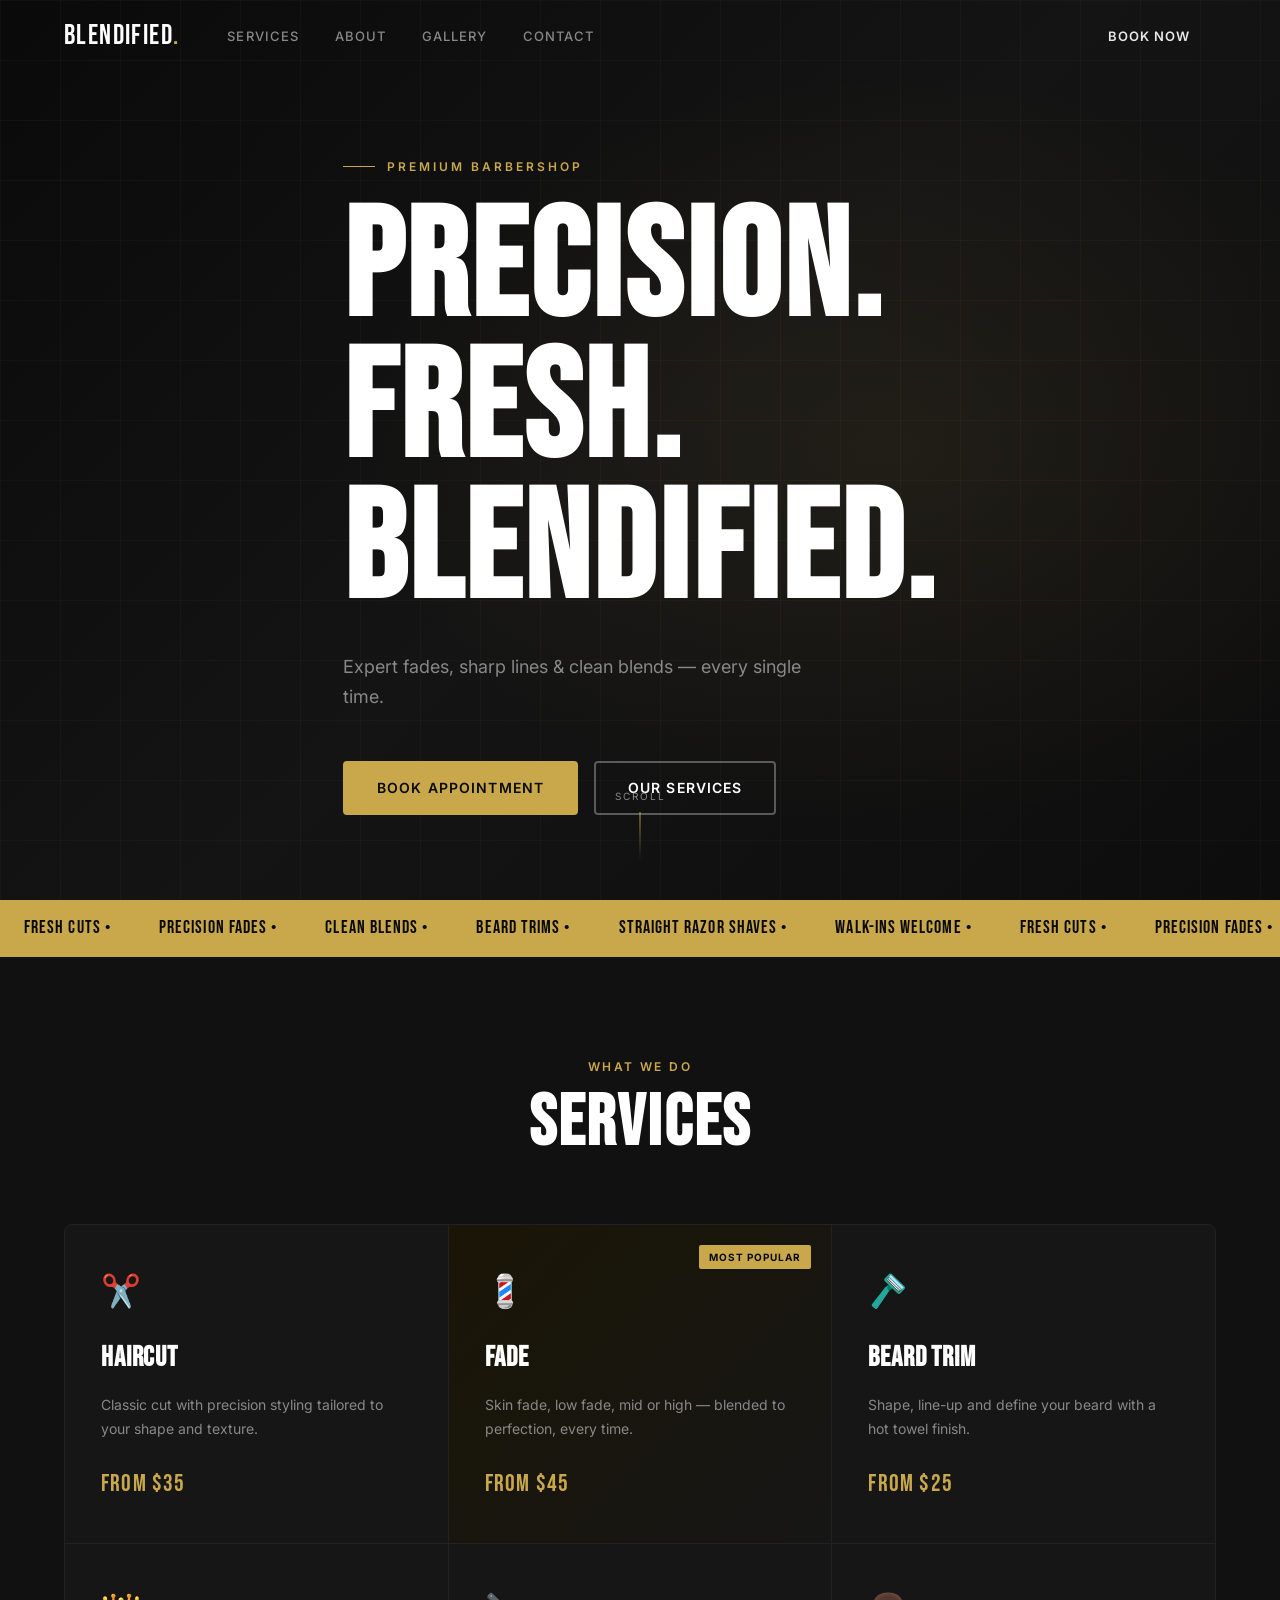
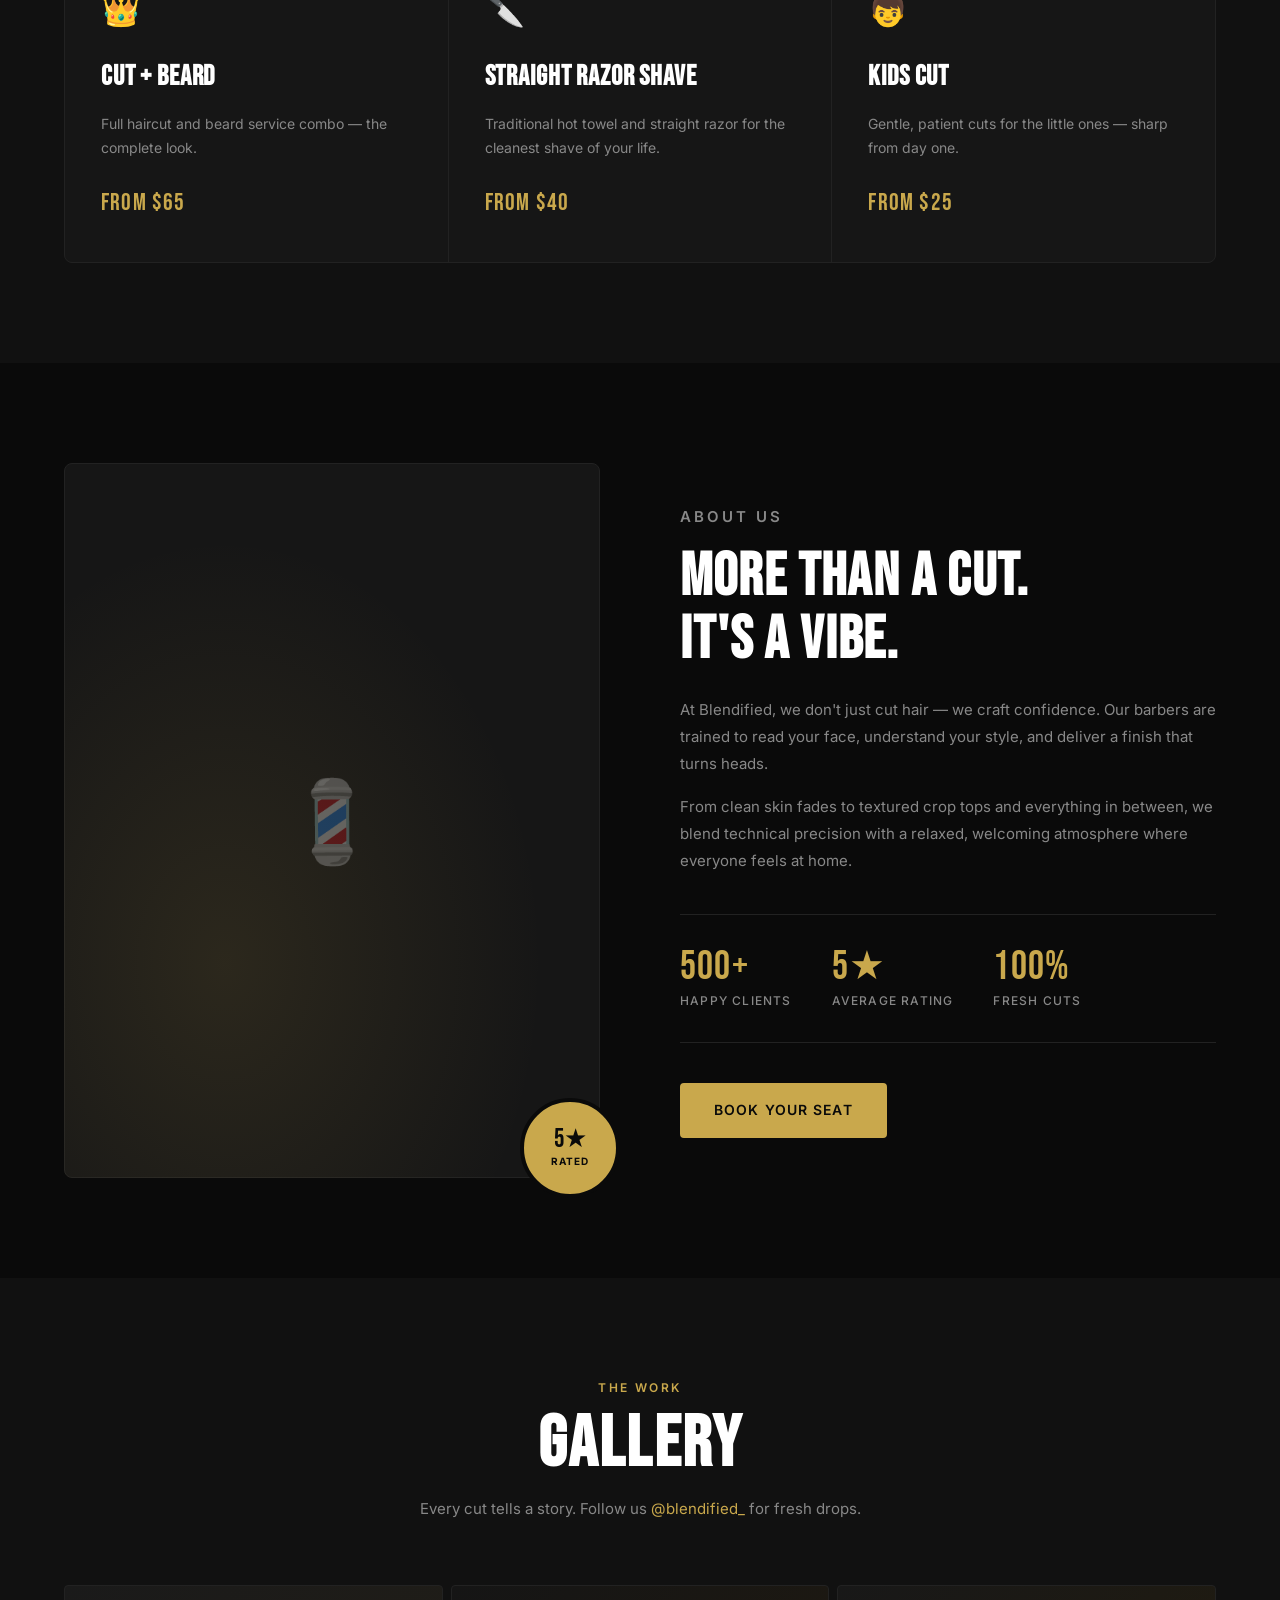
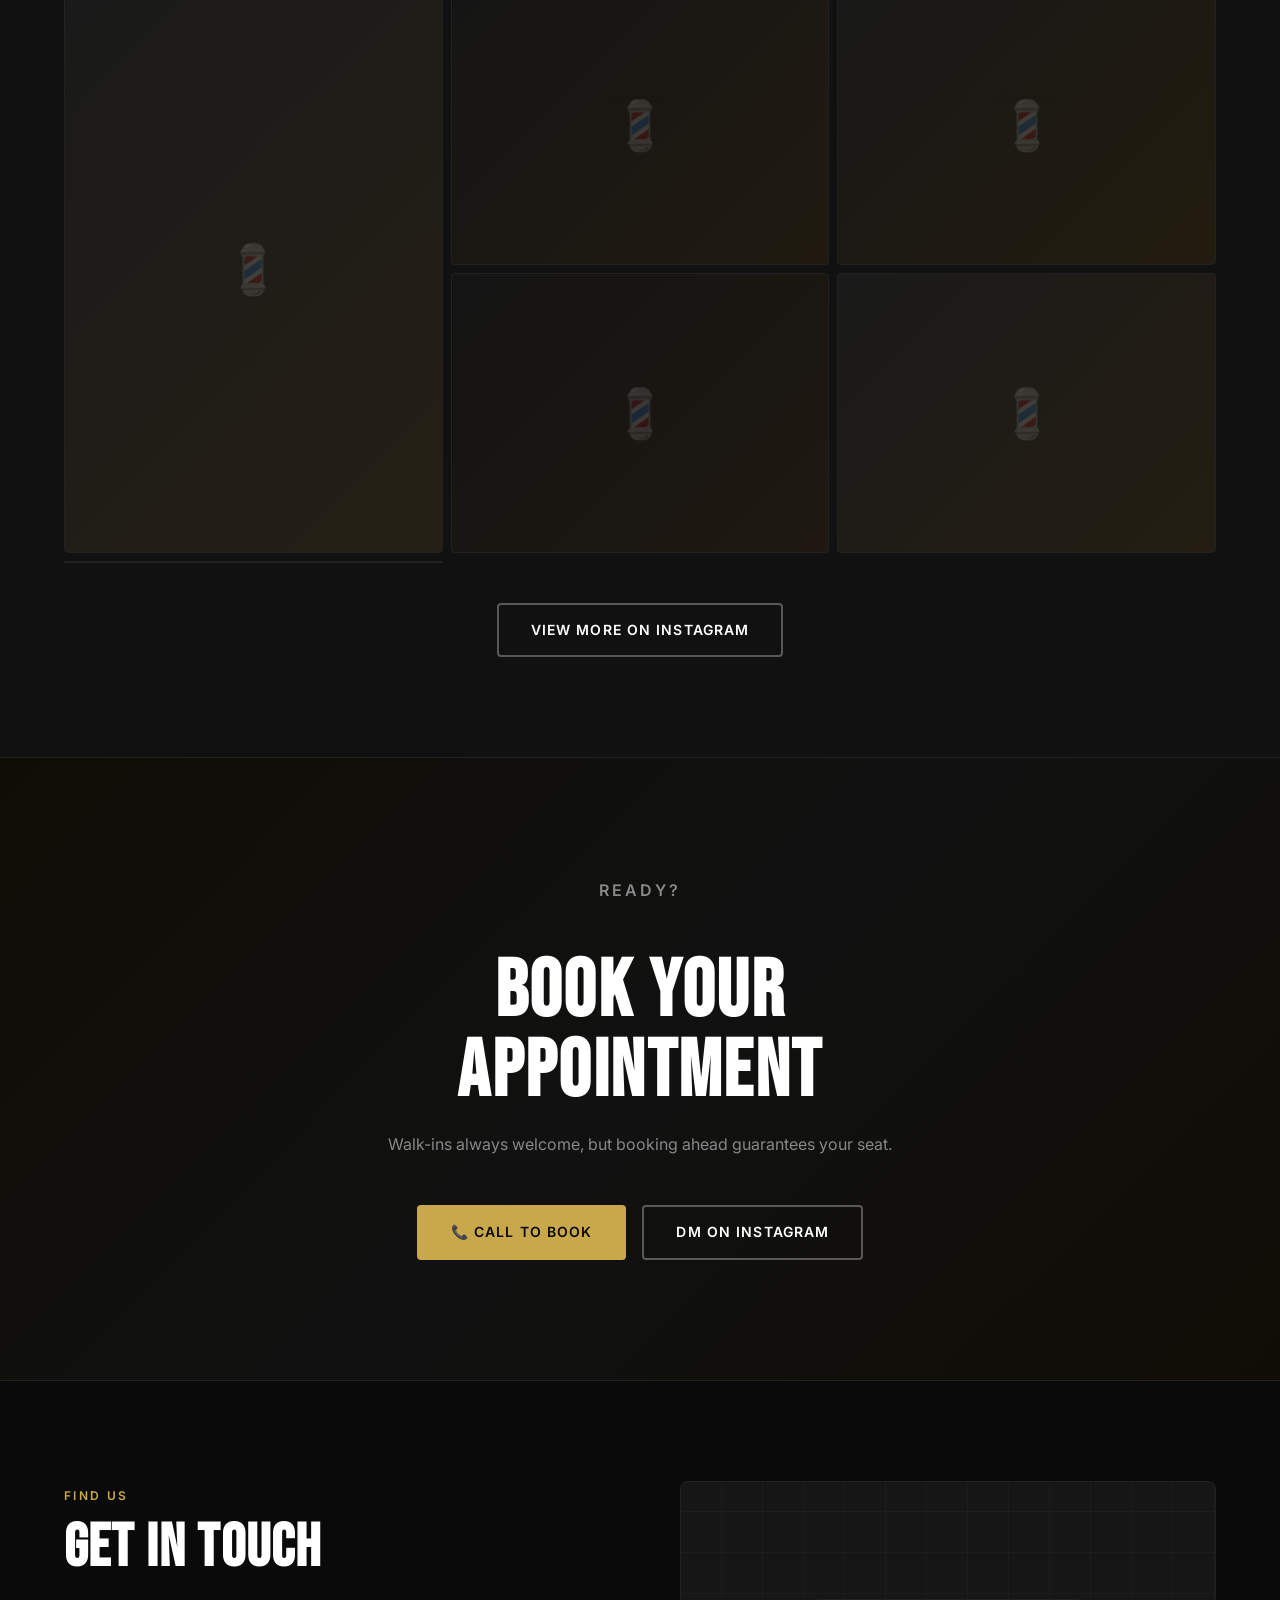
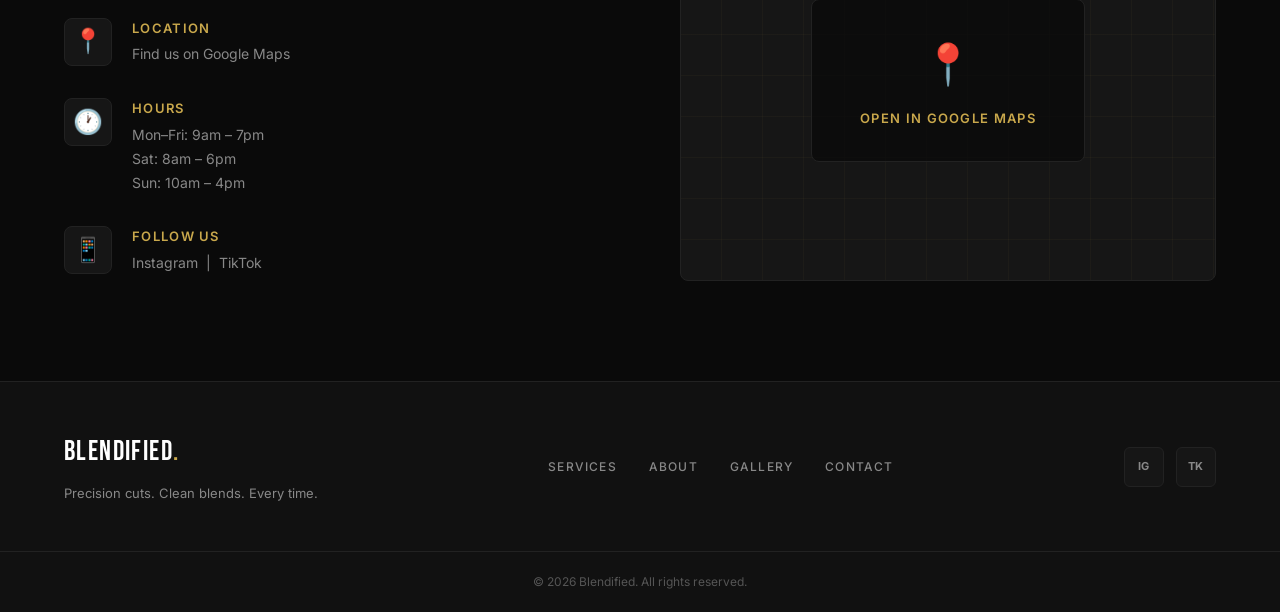
==== index.html @ d09dc147 "Initial commit: Blendified barbershop website" ====
<!DOCTYPE html>
<html lang="en">
<head>
  <meta charset="UTF-8" />
  <meta name="viewport" content="width=device-width, initial-scale=1.0" />
  <title>Blendified | Premium Barbershop</title>
  <meta name="description" content="Blendified — precision fades, fresh cuts, clean blends. Walk in or book your appointment." />
  <link rel="preconnect" href="https://fonts.googleapis.com" />
  <link rel="preconnect" href="https://fonts.gstatic.com" crossorigin />
  <link href="https://fonts.googleapis.com/css2?family=Bebas+Neue&family=Inter:wght@300;400;500;600&display=swap" rel="stylesheet" />
  <link rel="stylesheet" href="style.css" />
</head>
<body>

  <!-- NAV -->
  <nav id="navbar">
    <div class="nav-inner">
      <a href="#" class="logo">BLENDIFIED<span>.</span></a>
      <ul class="nav-links">
        <li><a href="#services">Services</a></li>
        <li><a href="#about">About</a></li>
        <li><a href="#gallery">Gallery</a></li>
        <li><a href="#contact">Contact</a></li>
      </ul>
      <a href="#book" class="btn btn-nav">Book Now</a>
      <button class="hamburger" id="hamburger" aria-label="Menu">
        <span></span><span></span><span></span>
      </button>
    </div>
    <div class="mobile-menu" id="mobileMenu">
      <a href="#services">Services</a>
      <a href="#about">About</a>
      <a href="#gallery">Gallery</a>
      <a href="#contact">Contact</a>
      <a href="#book" class="btn">Book Now</a>
    </div>
  </nav>

  <!-- HERO -->
  <section id="hero">
    <div class="hero-bg"></div>
    <div class="hero-content">
      <p class="hero-tag">Premium Barbershop</p>
      <h1 class="hero-title">PRECISION.<br/>FRESH.<br/>BLENDIFIED.</h1>
      <p class="hero-sub">Expert fades, sharp lines & clean blends — every single time.</p>
      <div class="hero-actions">
        <a href="#book" class="btn btn-gold">Book Appointment</a>
        <a href="#services" class="btn btn-outline">Our Services</a>
      </div>
    </div>
    <div class="hero-scroll">
      <span>Scroll</span>
      <div class="scroll-line"></div>
    </div>
  </section>

  <!-- TICKER -->
  <div class="ticker">
    <div class="ticker-inner">
      <span>FRESH CUTS &bull;</span>
      <span>PRECISION FADES &bull;</span>
      <span>CLEAN BLENDS &bull;</span>
      <span>BEARD TRIMS &bull;</span>
      <span>STRAIGHT RAZOR SHAVES &bull;</span>
      <span>WALK-INS WELCOME &bull;</span>
      <span>FRESH CUTS &bull;</span>
      <span>PRECISION FADES &bull;</span>
      <span>CLEAN BLENDS &bull;</span>
      <span>BEARD TRIMS &bull;</span>
      <span>STRAIGHT RAZOR SHAVES &bull;</span>
      <span>WALK-INS WELCOME &bull;</span>
    </div>
  </div>

  <!-- SERVICES -->
  <section id="services">
    <div class="container">
      <div class="section-header">
        <p class="section-tag">What We Do</p>
        <h2>Services</h2>
      </div>
      <div class="services-grid">
        <div class="service-card">
          <div class="service-icon">✂️</div>
          <h3>Haircut</h3>
          <p>Classic cut with precision styling tailored to your shape and texture.</p>
          <div class="service-price">from $35</div>
        </div>
        <div class="service-card featured">
          <div class="service-badge">Most Popular</div>
          <div class="service-icon">💈</div>
          <h3>Fade</h3>
          <p>Skin fade, low fade, mid or high — blended to perfection, every time.</p>
          <div class="service-price">from $45</div>
        </div>
        <div class="service-card">
          <div class="service-icon">🪒</div>
          <h3>Beard Trim</h3>
          <p>Shape, line-up and define your beard with a hot towel finish.</p>
          <div class="service-price">from $25</div>
        </div>
        <div class="service-card">
          <div class="service-icon">👑</div>
          <h3>Cut + Beard</h3>
          <p>Full haircut and beard service combo — the complete look.</p>
          <div class="service-price">from $65</div>
        </div>
        <div class="service-card">
          <div class="service-icon">🔪</div>
          <h3>Straight Razor Shave</h3>
          <p>Traditional hot towel and straight razor for the cleanest shave of your life.</p>
          <div class="service-price">from $40</div>
        </div>
        <div class="service-card">
          <div class="service-icon">👦</div>
          <h3>Kids Cut</h3>
          <p>Gentle, patient cuts for the little ones — sharp from day one.</p>
          <div class="service-price">from $25</div>
        </div>
      </div>
    </div>
  </section>

  <!-- ABOUT -->
  <section id="about">
    <div class="container about-grid">
      <div class="about-visual">
        <div class="about-img-wrap">
          <div class="about-img-placeholder">
            <span class="big-icon">💈</span>
          </div>
          <div class="about-badge">
            <div class="badge-number">5★</div>
            <div class="badge-text">Rated</div>
          </div>
        </div>
      </div>
      <div class="about-copy">
        <p class="section-tag">About Us</p>
        <h2>More than a cut.<br/>It's a vibe.</h2>
        <p>At Blendified, we don't just cut hair — we craft confidence. Our barbers are trained to read your face, understand your style, and deliver a finish that turns heads.</p>
        <p>From clean skin fades to textured crop tops and everything in between, we blend technical precision with a relaxed, welcoming atmosphere where everyone feels at home.</p>
        <div class="about-stats">
          <div class="stat">
            <div class="stat-num">500+</div>
            <div class="stat-label">Happy Clients</div>
          </div>
          <div class="stat">
            <div class="stat-num">5★</div>
            <div class="stat-label">Average Rating</div>
          </div>
          <div class="stat">
            <div class="stat-num">100%</div>
            <div class="stat-label">Fresh Cuts</div>
          </div>
        </div>
        <a href="#book" class="btn btn-gold">Book Your Seat</a>
      </div>
    </div>
  </section>

  <!-- GALLERY -->
  <section id="gallery">
    <div class="container">
      <div class="section-header">
        <p class="section-tag">The Work</p>
        <h2>Gallery</h2>
        <p class="section-sub">Every cut tells a story. Follow us <a href="https://www.instagram.com/blendified_/" target="_blank" rel="noopener">@blendified_</a> for fresh drops.</p>
      </div>
      <div class="gallery-grid">
        <div class="gallery-item gi-1"><div class="gallery-overlay"><span>Skin Fade</span></div></div>
        <div class="gallery-item gi-2"><div class="gallery-overlay"><span>Crop + Fade</span></div></div>
        <div class="gallery-item gi-3"><div class="gallery-overlay"><span>Beard Shape</span></div></div>
        <div class="gallery-item gi-4"><div class="gallery-overlay"><span>Textured Top</span></div></div>
        <div class="gallery-item gi-5"><div class="gallery-overlay"><span>Low Fade</span></div></div>
        <div class="gallery-item gi-6"><div class="gallery-overlay"><span>Full Service</span></div></div>
      </div>
      <div class="gallery-cta">
        <a href="https://www.instagram.com/blendified_/" target="_blank" rel="noopener" class="btn btn-outline">
          View More on Instagram
        </a>
      </div>
    </div>
  </section>

  <!-- BOOK -->
  <section id="book">
    <div class="book-inner">
      <p class="section-tag">Ready?</p>
      <h2>Book Your Appointment</h2>
      <p>Walk-ins always welcome, but booking ahead guarantees your seat.</p>
      <div class="book-actions">
        <a href="tel:+61400000000" class="btn btn-gold">📞 Call to Book</a>
        <a href="https://www.instagram.com/blendified_/" target="_blank" rel="noopener" class="btn btn-outline">DM on Instagram</a>
      </div>
    </div>
  </section>

  <!-- CONTACT -->
  <section id="contact">
    <div class="container contact-grid">
      <div class="contact-info">
        <p class="section-tag">Find Us</p>
        <h2>Get In Touch</h2>
        <div class="contact-items">
          <div class="contact-item">
            <div class="ci-icon">📍</div>
            <div>
              <strong>Location</strong>
              <p>Find us on <a href="https://share.google/SON3h7LJuVdusBRKJ" target="_blank" rel="noopener">Google Maps</a></p>
            </div>
          </div>
          <div class="contact-item">
            <div class="ci-icon">🕐</div>
            <div>
              <strong>Hours</strong>
              <p>Mon–Fri: 9am – 7pm<br/>Sat: 8am – 6pm<br/>Sun: 10am – 4pm</p>
            </div>
          </div>
          <div class="contact-item">
            <div class="ci-icon">📱</div>
            <div>
              <strong>Follow Us</strong>
              <p>
                <a href="https://www.instagram.com/blendified_/" target="_blank" rel="noopener">Instagram</a> &nbsp;|&nbsp;
                <a href="https://www.tiktok.com/@blendified_" target="_blank" rel="noopener">TikTok</a>
              </p>
            </div>
          </div>
        </div>
      </div>
      <div class="contact-map">
        <div class="map-placeholder">
          <a href="https://share.google/SON3h7LJuVdusBRKJ" target="_blank" rel="noopener" class="map-link">
            <span class="map-pin">📍</span>
            <span>Open in Google Maps</span>
          </a>
        </div>
      </div>
    </div>
  </section>

  <!-- FOOTER -->
  <footer>
    <div class="container footer-inner">
      <div class="footer-brand">
        <a href="#" class="logo">BLENDIFIED<span>.</span></a>
        <p>Precision cuts. Clean blends. Every time.</p>
      </div>
      <div class="footer-links">
        <a href="#services">Services</a>
        <a href="#about">About</a>
        <a href="#gallery">Gallery</a>
        <a href="#contact">Contact</a>
      </div>
      <div class="footer-social">
        <a href="https://www.instagram.com/blendified_/" target="_blank" rel="noopener" aria-label="Instagram">IG</a>
        <a href="https://www.tiktok.com/@blendified_" target="_blank" rel="noopener" aria-label="TikTok">TK</a>
      </div>
    </div>
    <div class="footer-bottom">
      <p>&copy; 2026 Blendified. All rights reserved.</p>
    </div>
  </footer>

  <script src="script.js"></script>
</body>
</html>
---- style.css ----
/* ===== RESET & BASE ===== */
*, *::before, *::after { box-sizing: border-box; margin: 0; padding: 0; }

:root {
  --gold: #C9A84C;
  --gold-light: #E8C96A;
  --black: #0A0A0A;
  --dark: #111111;
  --card: #161616;
  --border: #222222;
  --text: #E8E8E8;
  --muted: #888888;
  --white: #FFFFFF;
  --font-display: 'Bebas Neue', sans-serif;
  --font-body: 'Inter', sans-serif;
}

html { scroll-behavior: smooth; }

body {
  background: var(--black);
  color: var(--text);
  font-family: var(--font-body);
  font-size: 16px;
  line-height: 1.6;
  overflow-x: hidden;
}

a { color: inherit; text-decoration: none; }

img { max-width: 100%; display: block; }

.container {
  max-width: 1200px;
  margin: 0 auto;
  padding: 0 24px;
}

section { padding: 100px 0; }

/* ===== BUTTONS ===== */
.btn {
  display: inline-flex;
  align-items: center;
  justify-content: center;
  padding: 14px 32px;
  border-radius: 4px;
  font-family: var(--font-body);
  font-weight: 600;
  font-size: 14px;
  letter-spacing: 0.08em;
  text-transform: uppercase;
  cursor: pointer;
  transition: all 0.25s ease;
  border: 2px solid transparent;
}

.btn-gold {
  background: var(--gold);
  color: var(--black);
  border-color: var(--gold);
}
.btn-gold:hover { background: var(--gold-light); border-color: var(--gold-light); }

.btn-outline {
  background: transparent;
  color: var(--white);
  border-color: rgba(255,255,255,0.3);
}
.btn-outline:hover { border-color: var(--gold); color: var(--gold); }

.btn-nav {
  padding: 10px 24px;
  font-size: 13px;
}

/* ===== SECTION HEADER ===== */
.section-tag {
  font-size: 12px;
  font-weight: 600;
  letter-spacing: 0.2em;
  text-transform: uppercase;
  color: var(--gold);
  margin-bottom: 12px;
}

.section-header {
  text-align: center;
  margin-bottom: 64px;
}

.section-header h2 {
  font-family: var(--font-display);
  font-size: clamp(48px, 6vw, 72px);
  letter-spacing: 0.03em;
  line-height: 1;
  color: var(--white);
}

.section-sub {
  margin-top: 16px;
  color: var(--muted);
  font-size: 15px;
}

.section-sub a { color: var(--gold); }
.section-sub a:hover { text-decoration: underline; }

/* ===== NAVBAR ===== */
#navbar {
  position: fixed;
  top: 0;
  left: 0;
  right: 0;
  z-index: 100;
  transition: background 0.3s ease, box-shadow 0.3s ease;
}

#navbar.scrolled {
  background: rgba(10,10,10,0.95);
  backdrop-filter: blur(12px);
  box-shadow: 0 1px 0 var(--border);
}

.nav-inner {
  max-width: 1200px;
  margin: 0 auto;
  padding: 0 24px;
  height: 72px;
  display: flex;
  align-items: center;
  gap: 48px;
}

.logo {
  font-family: var(--font-display);
  font-size: 28px;
  letter-spacing: 0.05em;
  color: var(--white);
  flex-shrink: 0;
}
.logo span { color: var(--gold); }

.nav-links {
  display: flex;
  gap: 36px;
  list-style: none;
  flex: 1;
}

.nav-links a {
  font-size: 13px;
  font-weight: 500;
  letter-spacing: 0.08em;
  text-transform: uppercase;
  color: var(--muted);
  transition: color 0.2s;
}
.nav-links a:hover { color: var(--white); }

.hamburger {
  display: none;
  flex-direction: column;
  gap: 5px;
  background: none;
  border: none;
  cursor: pointer;
  padding: 4px;
  margin-left: auto;
}
.hamburger span {
  display: block;
  width: 24px;
  height: 2px;
  background: var(--white);
  transition: transform 0.3s, opacity 0.3s;
}
.hamburger.open span:nth-child(1) { transform: translateY(7px) rotate(45deg); }
.hamburger.open span:nth-child(2) { opacity: 0; }
.hamburger.open span:nth-child(3) { transform: translateY(-7px) rotate(-45deg); }

.mobile-menu {
  display: none;
  flex-direction: column;
  gap: 0;
  background: var(--dark);
  border-top: 1px solid var(--border);
  padding: 16px 24px 24px;
}
.mobile-menu a {
  padding: 12px 0;
  font-size: 14px;
  font-weight: 500;
  letter-spacing: 0.08em;
  text-transform: uppercase;
  color: var(--muted);
  border-bottom: 1px solid var(--border);
  transition: color 0.2s;
}
.mobile-menu a:hover { color: var(--white); }
.mobile-menu .btn { margin-top: 16px; text-align: center; }
.mobile-menu.open { display: flex; }

/* ===== HERO ===== */
#hero {
  position: relative;
  min-height: 100vh;
  display: flex;
  align-items: center;
  padding: 0;
  overflow: hidden;
}

.hero-bg {
  position: absolute;
  inset: 0;
  background:
    radial-gradient(ellipse 60% 60% at 70% 50%, rgba(201,168,76,0.08) 0%, transparent 70%),
    linear-gradient(135deg, #0A0A0A 0%, #141414 50%, #0D0D0D 100%);
}

.hero-bg::after {
  content: '';
  position: absolute;
  inset: 0;
  background-image:
    linear-gradient(rgba(201,168,76,0.04) 1px, transparent 1px),
    linear-gradient(90deg, rgba(201,168,76,0.04) 1px, transparent 1px);
  background-size: 60px 60px;
}

.hero-content {
  position: relative;
  z-index: 2;
  max-width: 1200px;
  margin: 0 auto;
  padding: 0 24px;
  padding-top: 72px;
}

.hero-tag {
  font-size: 12px;
  font-weight: 600;
  letter-spacing: 0.25em;
  text-transform: uppercase;
  color: var(--gold);
  margin-bottom: 24px;
  display: flex;
  align-items: center;
  gap: 12px;
}

.hero-tag::before {
  content: '';
  display: block;
  width: 32px;
  height: 1px;
  background: var(--gold);
}

.hero-title {
  font-family: var(--font-display);
  font-size: clamp(72px, 12vw, 160px);
  line-height: 0.92;
  letter-spacing: 0.02em;
  color: var(--white);
  margin-bottom: 28px;
}

.hero-title .line-gold { color: var(--gold); }

.hero-sub {
  font-size: 18px;
  color: var(--muted);
  max-width: 480px;
  margin-bottom: 48px;
  line-height: 1.7;
}

.hero-actions {
  display: flex;
  gap: 16px;
  flex-wrap: wrap;
}

.hero-scroll {
  position: absolute;
  bottom: 40px;
  left: 50%;
  transform: translateX(-50%);
  display: flex;
  flex-direction: column;
  align-items: center;
  gap: 8px;
  z-index: 2;
}

.hero-scroll span {
  font-size: 10px;
  letter-spacing: 0.2em;
  text-transform: uppercase;
  color: var(--muted);
}

.scroll-line {
  width: 1px;
  height: 48px;
  background: linear-gradient(to bottom, var(--gold), transparent);
  animation: scrollPulse 2s ease-in-out infinite;
}

@keyframes scrollPulse {
  0%, 100% { opacity: 1; transform: scaleY(1); }
  50% { opacity: 0.3; transform: scaleY(0.6); }
}

/* ===== TICKER ===== */
.ticker {
  background: var(--gold);
  overflow: hidden;
  padding: 14px 0;
}

.ticker-inner {
  display: flex;
  gap: 0;
  white-space: nowrap;
  animation: ticker 30s linear infinite;
}

.ticker-inner span {
  font-family: var(--font-display);
  font-size: 18px;
  letter-spacing: 0.06em;
  color: var(--black);
  padding: 0 24px;
  flex-shrink: 0;
}

@keyframes ticker {
  from { transform: translateX(0); }
  to { transform: translateX(-50%); }
}

/* ===== SERVICES ===== */
#services {
  background: var(--dark);
}

.services-grid {
  display: grid;
  grid-template-columns: repeat(3, 1fr);
  gap: 1px;
  background: var(--border);
  border: 1px solid var(--border);
  border-radius: 8px;
  overflow: hidden;
}

.service-card {
  position: relative;
  background: var(--card);
  padding: 40px 36px;
  transition: background 0.2s;
}

.service-card:hover { background: #1a1a1a; }

.service-card.featured {
  background: linear-gradient(135deg, #1a1505 0%, #161616 100%);
}

.service-badge {
  position: absolute;
  top: 20px;
  right: 20px;
  background: var(--gold);
  color: var(--black);
  font-size: 10px;
  font-weight: 700;
  letter-spacing: 0.1em;
  text-transform: uppercase;
  padding: 4px 10px;
  border-radius: 2px;
}

.service-icon {
  font-size: 32px;
  margin-bottom: 20px;
}

.service-card h3 {
  font-family: var(--font-display);
  font-size: 28px;
  letter-spacing: 0.03em;
  color: var(--white);
  margin-bottom: 12px;
}

.service-card p {
  font-size: 14px;
  color: var(--muted);
  line-height: 1.7;
  margin-bottom: 24px;
}

.service-price {
  font-family: var(--font-display);
  font-size: 24px;
  color: var(--gold);
  letter-spacing: 0.05em;
}

/* ===== ABOUT ===== */
#about {
  background: var(--black);
}

.about-grid {
  display: grid;
  grid-template-columns: 1fr 1fr;
  gap: 80px;
  align-items: center;
}

.about-img-wrap {
  position: relative;
}

.about-img-placeholder {
  aspect-ratio: 3/4;
  background: var(--card);
  border: 1px solid var(--border);
  border-radius: 8px;
  display: flex;
  align-items: center;
  justify-content: center;
  overflow: hidden;
}

.about-img-placeholder::before {
  content: '';
  position: absolute;
  inset: 0;
  background: radial-gradient(ellipse at 30% 70%, rgba(201,168,76,0.12) 0%, transparent 60%);
  border-radius: 8px;
}

.big-icon { font-size: 80px; opacity: 0.3; }

.about-badge {
  position: absolute;
  bottom: -20px;
  right: -20px;
  width: 100px;
  height: 100px;
  background: var(--gold);
  border-radius: 50%;
  display: flex;
  flex-direction: column;
  align-items: center;
  justify-content: center;
  border: 4px solid var(--black);
}

.badge-number {
  font-family: var(--font-display);
  font-size: 26px;
  color: var(--black);
  line-height: 1;
}
.badge-text {
  font-size: 10px;
  font-weight: 700;
  color: var(--black);
  letter-spacing: 0.1em;
  text-transform: uppercase;
}

.about-copy h2 {
  font-family: var(--font-display);
  font-size: clamp(40px, 5vw, 60px);
  line-height: 1.05;
  letter-spacing: 0.02em;
  color: var(--white);
  margin-bottom: 24px;
}

.about-copy p {
  font-size: 15px;
  color: var(--muted);
  line-height: 1.8;
  margin-bottom: 16px;
}

.about-stats {
  display: flex;
  gap: 40px;
  margin: 40px 0;
  padding: 32px 0;
  border-top: 1px solid var(--border);
  border-bottom: 1px solid var(--border);
}

.stat-num {
  font-family: var(--font-display);
  font-size: 40px;
  color: var(--gold);
  letter-spacing: 0.03em;
  line-height: 1;
}

.stat-label {
  font-size: 12px;
  color: var(--muted);
  font-weight: 500;
  text-transform: uppercase;
  letter-spacing: 0.1em;
  margin-top: 4px;
}

/* ===== GALLERY ===== */
#gallery {
  background: var(--dark);
}

.gallery-grid {
  display: grid;
  grid-template-columns: repeat(3, 1fr);
  grid-template-rows: repeat(2, 280px);
  gap: 8px;
  margin-bottom: 40px;
}

.gallery-item {
  position: relative;
  border-radius: 4px;
  overflow: hidden;
  cursor: pointer;
  background: var(--card);
  border: 1px solid var(--border);
}

.gi-1 { grid-row: 1 / 3; background: linear-gradient(135deg, #1a1a1a 0%, #252015 100%); }
.gi-2 { background: linear-gradient(135deg, #151515 0%, #201a10 100%); }
.gi-3 { background: linear-gradient(135deg, #181818 0%, #221c0e 100%); }
.gi-4 { background: linear-gradient(135deg, #141414 0%, #1e1810 100%); }
.gi-5 { background: linear-gradient(135deg, #1a1a1a 0%, #241e12 100%); }
.gi-6 { background: linear-gradient(135deg, #161616 0%, #201a0e 100%); }

.gallery-item::before {
  content: '💈';
  position: absolute;
  top: 50%;
  left: 50%;
  transform: translate(-50%, -50%);
  font-size: 48px;
  opacity: 0.15;
}

.gallery-overlay {
  position: absolute;
  inset: 0;
  background: linear-gradient(to top, rgba(0,0,0,0.8) 0%, transparent 50%);
  display: flex;
  align-items: flex-end;
  padding: 20px;
  opacity: 0;
  transition: opacity 0.3s ease;
}

.gallery-item:hover .gallery-overlay { opacity: 1; }

.gallery-overlay span {
  font-family: var(--font-display);
  font-size: 20px;
  letter-spacing: 0.05em;
  color: var(--white);
}

.gallery-cta { text-align: center; }

/* ===== BOOK ===== */
#book {
  background: linear-gradient(135deg, #0f0d05 0%, var(--dark) 50%, #0f0d05 100%);
  border-top: 1px solid var(--border);
  border-bottom: 1px solid var(--border);
  padding: 120px 24px;
  text-align: center;
}

.book-inner { max-width: 640px; margin: 0 auto; }

.book-inner h2 {
  font-family: var(--font-display);
  font-size: clamp(48px, 8vw, 80px);
  letter-spacing: 0.03em;
  color: var(--white);
  line-height: 1;
  margin-bottom: 20px;
}

.book-inner p {
  font-size: 16px;
  color: var(--muted);
  margin-bottom: 48px;
}

.book-actions {
  display: flex;
  gap: 16px;
  justify-content: center;
  flex-wrap: wrap;
}

/* ===== CONTACT ===== */
#contact {
  background: var(--black);
}

.contact-grid {
  display: grid;
  grid-template-columns: 1fr 1fr;
  gap: 80px;
  align-items: center;
}

.contact-info h2 {
  font-family: var(--font-display);
  font-size: clamp(40px, 5vw, 60px);
  letter-spacing: 0.02em;
  color: var(--white);
  margin-bottom: 40px;
  line-height: 1;
}

.contact-items {
  display: flex;
  flex-direction: column;
  gap: 32px;
}

.contact-item {
  display: flex;
  gap: 20px;
  align-items: flex-start;
}

.ci-icon {
  font-size: 24px;
  flex-shrink: 0;
  width: 48px;
  height: 48px;
  background: var(--card);
  border: 1px solid var(--border);
  border-radius: 8px;
  display: flex;
  align-items: center;
  justify-content: center;
}

.contact-item strong {
  display: block;
  font-size: 13px;
  font-weight: 600;
  letter-spacing: 0.1em;
  text-transform: uppercase;
  color: var(--gold);
  margin-bottom: 4px;
}

.contact-item p {
  font-size: 14px;
  color: var(--muted);
  line-height: 1.7;
}

.contact-item a { color: var(--muted); transition: color 0.2s; }
.contact-item a:hover { color: var(--gold); }

.contact-map { height: 100%; min-height: 400px; }

.map-placeholder {
  height: 100%;
  min-height: 400px;
  background: var(--card);
  border: 1px solid var(--border);
  border-radius: 8px;
  display: flex;
  align-items: center;
  justify-content: center;
  position: relative;
  overflow: hidden;
}

.map-placeholder::before {
  content: '';
  position: absolute;
  inset: 0;
  background:
    repeating-linear-gradient(0deg, transparent, transparent 40px, rgba(201,168,76,0.04) 40px, rgba(201,168,76,0.04) 41px),
    repeating-linear-gradient(90deg, transparent, transparent 40px, rgba(201,168,76,0.04) 40px, rgba(201,168,76,0.04) 41px);
}

.map-link {
  position: relative;
  z-index: 1;
  display: flex;
  flex-direction: column;
  align-items: center;
  gap: 12px;
  padding: 32px 48px;
  background: rgba(10,10,10,0.8);
  border: 1px solid var(--border);
  border-radius: 8px;
  transition: border-color 0.2s;
}

.map-link:hover { border-color: var(--gold); }

.map-pin { font-size: 40px; }

.map-link span:last-child {
  font-size: 13px;
  font-weight: 600;
  letter-spacing: 0.1em;
  text-transform: uppercase;
  color: var(--gold);
}

/* ===== FOOTER ===== */
footer {
  background: var(--dark);
  border-top: 1px solid var(--border);
}

.footer-inner {
  display: flex;
  align-items: center;
  justify-content: space-between;
  gap: 32px;
  padding: 48px 24px;
  flex-wrap: wrap;
}

.footer-brand p {
  font-size: 13px;
  color: var(--muted);
  margin-top: 8px;
}

.footer-links {
  display: flex;
  gap: 32px;
}

.footer-links a {
  font-size: 12px;
  font-weight: 500;
  letter-spacing: 0.1em;
  text-transform: uppercase;
  color: var(--muted);
  transition: color 0.2s;
}
.footer-links a:hover { color: var(--gold); }

.footer-social {
  display: flex;
  gap: 12px;
}

.footer-social a {
  width: 40px;
  height: 40px;
  background: var(--card);
  border: 1px solid var(--border);
  border-radius: 6px;
  display: flex;
  align-items: center;
  justify-content: center;
  font-size: 11px;
  font-weight: 700;
  letter-spacing: 0.05em;
  color: var(--muted);
  transition: all 0.2s;
}
.footer-social a:hover { border-color: var(--gold); color: var(--gold); }

.footer-bottom {
  text-align: center;
  padding: 20px 24px;
  border-top: 1px solid var(--border);
  font-size: 12px;
  color: #555;
}

/* ===== ANIMATIONS ===== */
.fade-up {
  opacity: 0;
  transform: translateY(30px);
  transition: opacity 0.6s ease, transform 0.6s ease;
}
.fade-up.visible {
  opacity: 1;
  transform: translateY(0);
}

/* ===== RESPONSIVE ===== */
@media (max-width: 900px) {
  .services-grid { grid-template-columns: repeat(2, 1fr); }
  .about-grid { grid-template-columns: 1fr; gap: 48px; }
  .about-visual { order: -1; max-width: 400px; }
  .about-badge { right: 0; }
  .contact-grid { grid-template-columns: 1fr; gap: 48px; }
  .gallery-grid {
    grid-template-columns: repeat(2, 1fr);
    grid-template-rows: repeat(3, 220px);
  }
  .gi-1 { grid-row: auto; }
  .footer-inner { flex-direction: column; align-items: flex-start; }
}

@media (max-width: 640px) {
  section { padding: 72px 0; }
  .nav-links { display: none; }
  .btn-nav { display: none; }
  .hamburger { display: flex; }
  .services-grid { grid-template-columns: 1fr; }
  .gallery-grid {
    grid-template-columns: 1fr 1fr;
    grid-template-rows: repeat(3, 180px);
  }
  .hero-title { font-size: clamp(60px, 16vw, 100px); }
  .about-stats { gap: 24px; }
  .book-inner h2 { font-size: clamp(40px, 12vw, 64px); }
  .footer-links { flex-wrap: wrap; gap: 16px; }
}
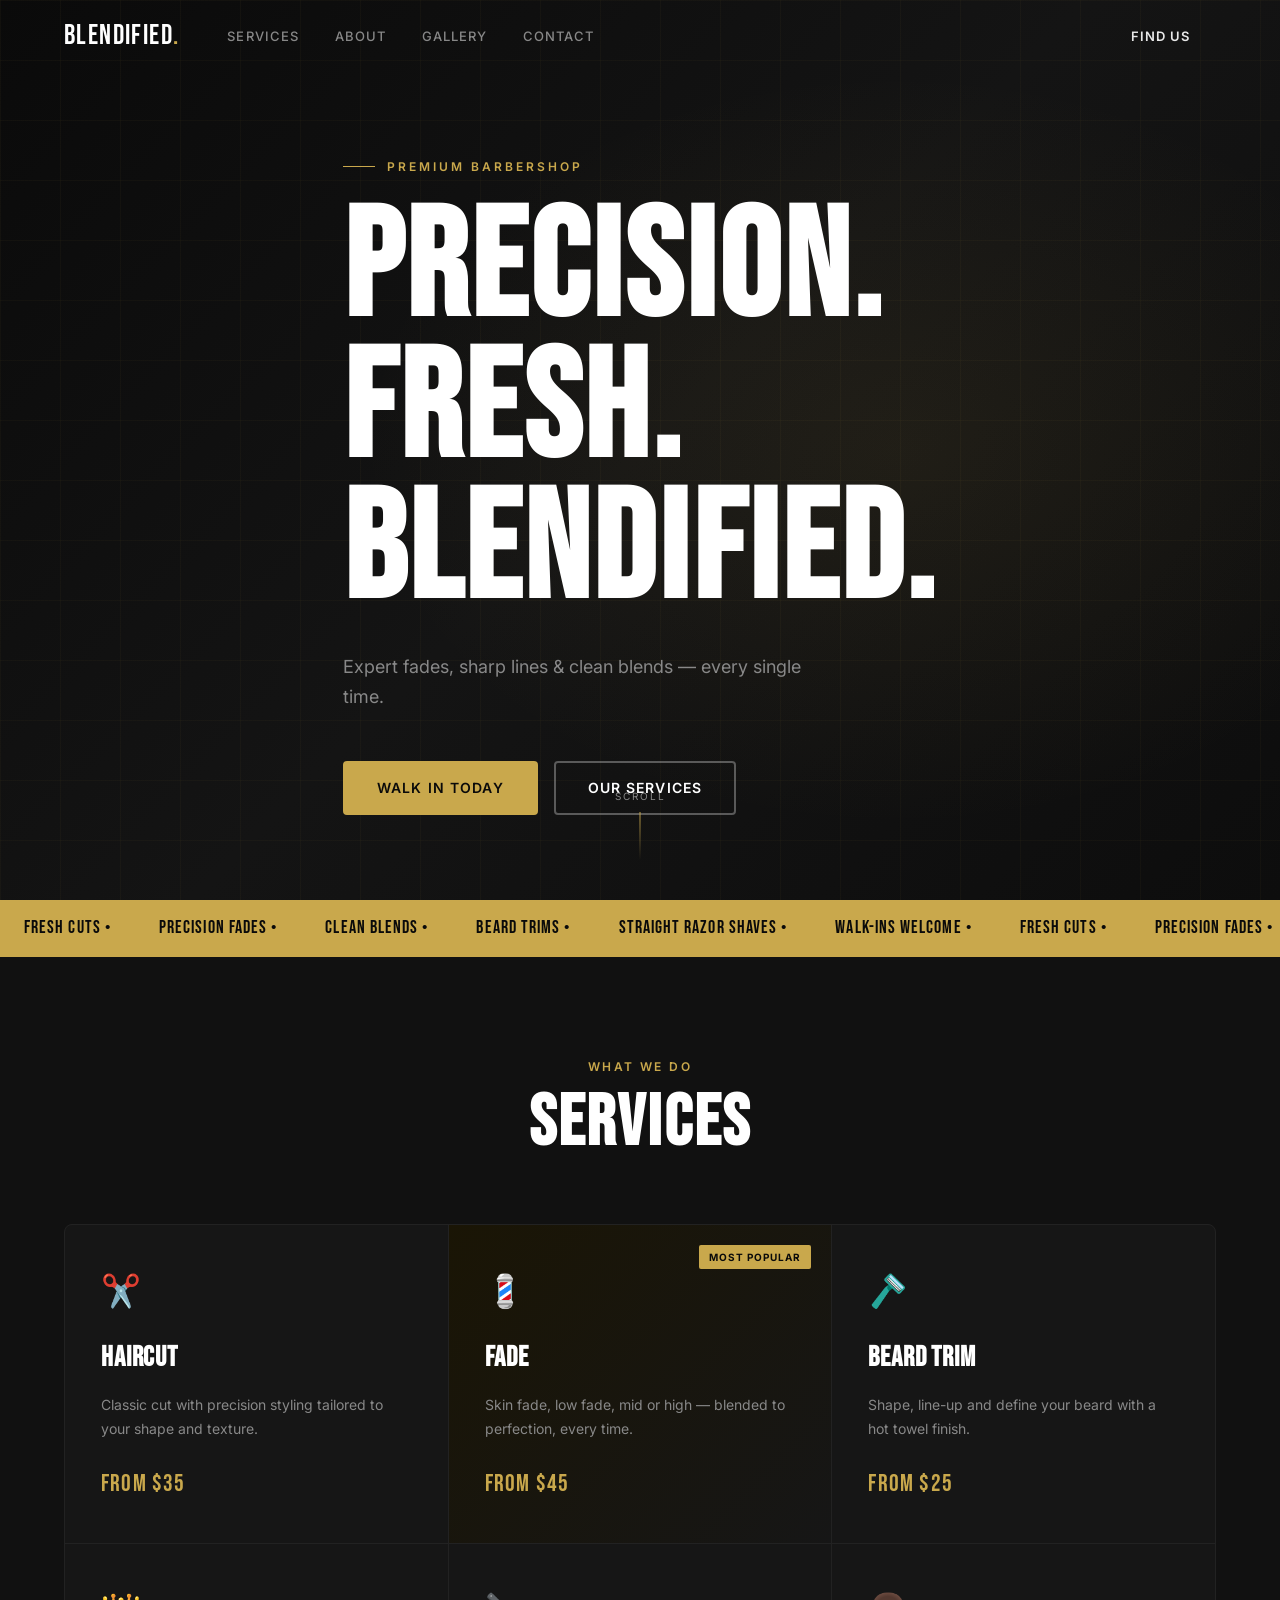
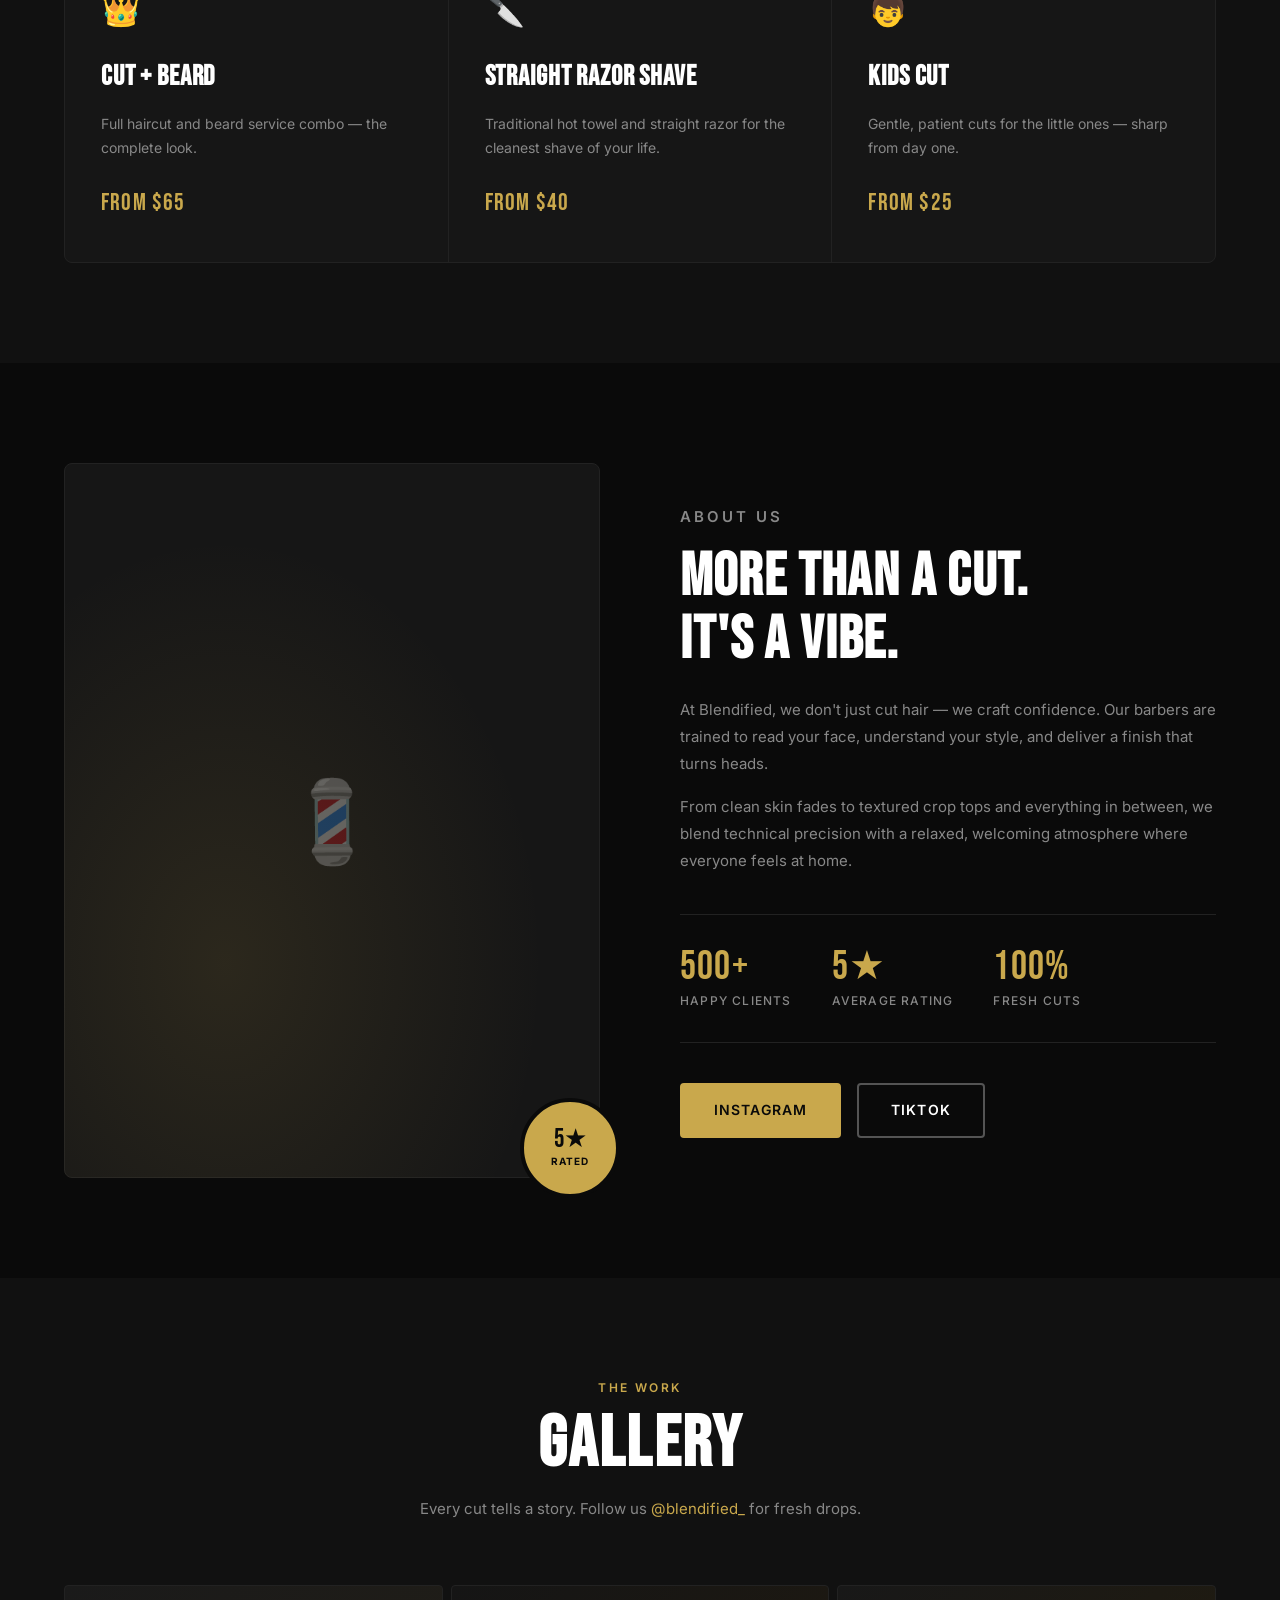
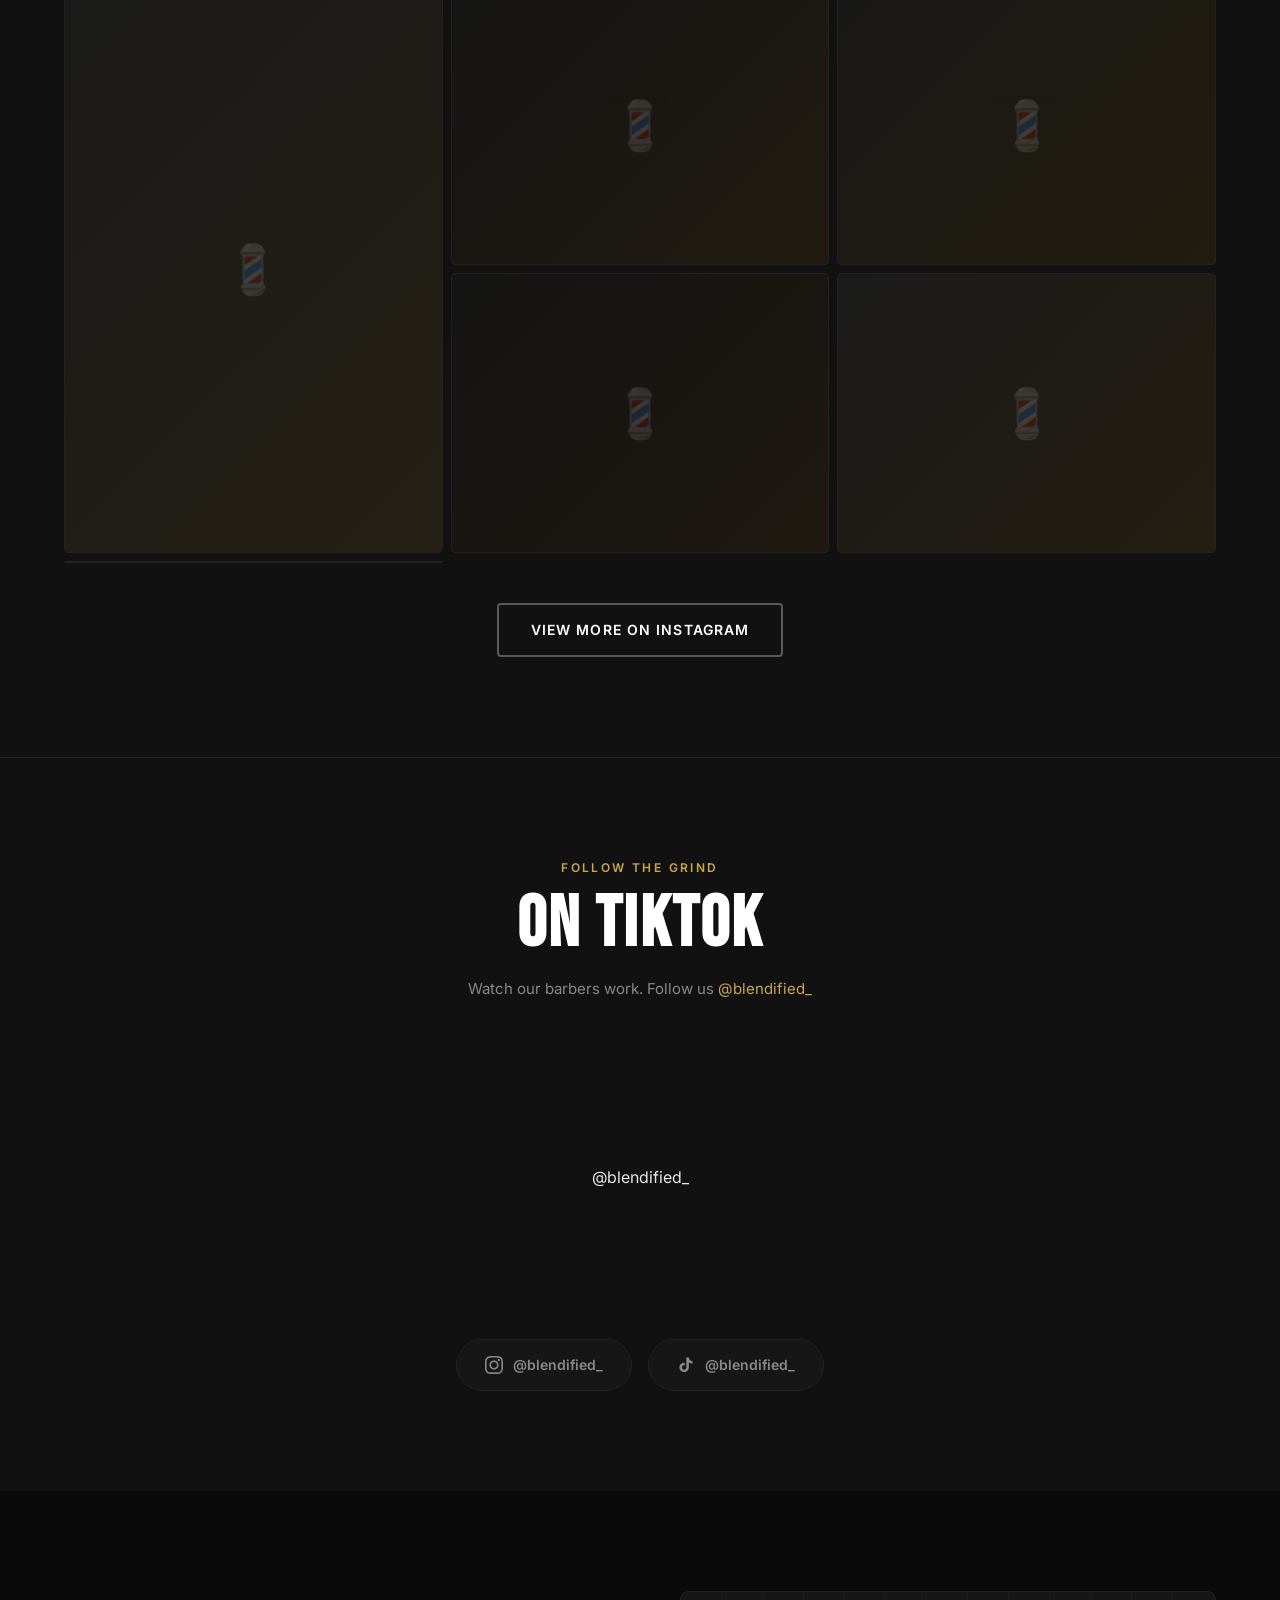
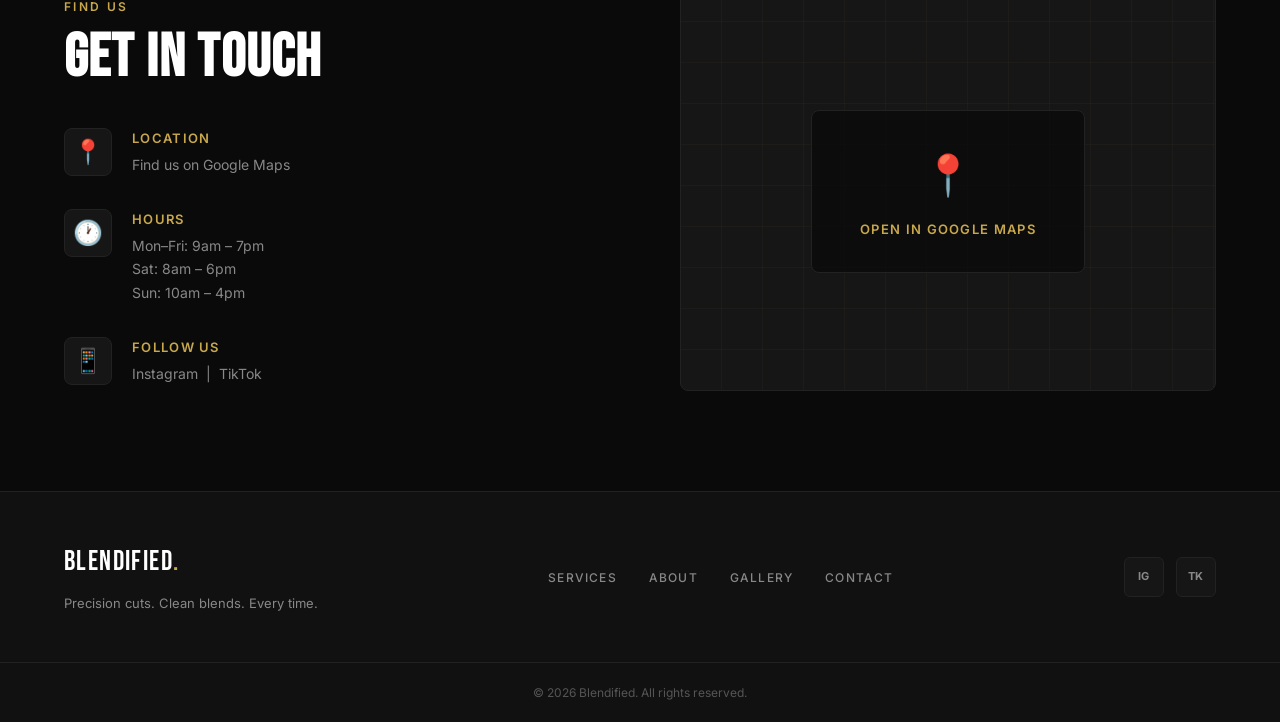
==== commit cf90eda1: "Remove booking, add TikTok embed section, walk-ins only" ====
--- a/index.html
+++ b/index.html
@@ -4,7 +4,7 @@
   <meta charset="UTF-8" />
   <meta name="viewport" content="width=device-width, initial-scale=1.0" />
   <title>Blendified | Premium Barbershop</title>
-  <meta name="description" content="Blendified — precision fades, fresh cuts, clean blends. Walk in or book your appointment." />
+  <meta name="description" content="Blendified — precision fades, fresh cuts, clean blends. Walk-ins welcome." />
   <link rel="preconnect" href="https://fonts.googleapis.com" />
   <link rel="preconnect" href="https://fonts.gstatic.com" crossorigin />
   <link href="https://fonts.googleapis.com/css2?family=Bebas+Neue&family=Inter:wght@300;400;500;600&display=swap" rel="stylesheet" />
@@ -22,7 +22,7 @@
         <li><a href="#gallery">Gallery</a></li>
         <li><a href="#contact">Contact</a></li>
       </ul>
-      <a href="#book" class="btn btn-nav">Book Now</a>
+      <a href="#contact" class="btn btn-nav">Find Us</a>
       <button class="hamburger" id="hamburger" aria-label="Menu">
         <span></span><span></span><span></span>
       </button>
@@ -32,7 +32,7 @@
       <a href="#about">About</a>
       <a href="#gallery">Gallery</a>
       <a href="#contact">Contact</a>
-      <a href="#book" class="btn">Book Now</a>
+      <a href="#contact" class="btn">Find Us</a>
     </div>
   </nav>
 
@@ -44,7 +44,7 @@
       <h1 class="hero-title">PRECISION.<br/>FRESH.<br/>BLENDIFIED.</h1>
       <p class="hero-sub">Expert fades, sharp lines & clean blends — every single time.</p>
       <div class="hero-actions">
-        <a href="#book" class="btn btn-gold">Book Appointment</a>
+        <a href="#contact" class="btn btn-gold">Walk In Today</a>
         <a href="#services" class="btn btn-outline">Our Services</a>
       </div>
     </div>
@@ -154,7 +154,10 @@
             <div class="stat-label">Fresh Cuts</div>
           </div>
         </div>
-        <a href="#book" class="btn btn-gold">Book Your Seat</a>
+        <div class="about-social">
+          <a href="https://www.instagram.com/blendified_/" target="_blank" rel="noopener" class="btn btn-gold">Instagram</a>
+          <a href="https://www.tiktok.com/@blendified_" target="_blank" rel="noopener" class="btn btn-outline">TikTok</a>
+        </div>
       </div>
     </div>
   </section>
@@ -183,15 +186,36 @@
     </div>
   </section>
 
-  <!-- BOOK -->
-  <section id="book">
-    <div class="book-inner">
-      <p class="section-tag">Ready?</p>
-      <h2>Book Your Appointment</h2>
-      <p>Walk-ins always welcome, but booking ahead guarantees your seat.</p>
-      <div class="book-actions">
-        <a href="tel:+61400000000" class="btn btn-gold">📞 Call to Book</a>
-        <a href="https://www.instagram.com/blendified_/" target="_blank" rel="noopener" class="btn btn-outline">DM on Instagram</a>
+  <!-- SOCIAL / VIDEOS -->
+  <section id="social">
+    <div class="container">
+      <div class="section-header">
+        <p class="section-tag">Follow The Grind</p>
+        <h2>On TikTok</h2>
+        <p class="section-sub">Watch our barbers work. Follow us <a href="https://www.tiktok.com/@blendified_" target="_blank" rel="noopener">@blendified_</a></p>
+      </div>
+      <div class="tiktok-wrap">
+        <blockquote
+          class="tiktok-embed"
+          cite="https://www.tiktok.com/@blendified_"
+          data-unique-id="blendified_"
+          data-embed-type="creator"
+        >
+          <section>
+            <a target="_blank" href="https://www.tiktok.com/@blendified_?refer=creator_embed">@blendified_</a>
+          </section>
+        </blockquote>
+        <script async src="https://www.tiktok.com/embed.js"></script>
+      </div>
+      <div class="social-links">
+        <a href="https://www.instagram.com/blendified_/" target="_blank" rel="noopener" class="social-pill">
+          <svg width="18" height="18" viewBox="0 0 24 24" fill="currentColor"><path d="M12 2.163c3.204 0 3.584.012 4.85.07 3.252.148 4.771 1.691 4.919 4.919.058 1.265.069 1.645.069 4.849 0 3.205-.012 3.584-.069 4.849-.149 3.225-1.664 4.771-4.919 4.919-1.266.058-1.644.07-4.85.07-3.204 0-3.584-.012-4.849-.07-3.26-.149-4.771-1.699-4.919-4.92-.058-1.265-.07-1.644-.07-4.849 0-3.204.013-3.583.07-4.849.149-3.227 1.664-4.771 4.919-4.919 1.266-.057 1.645-.069 4.849-.069zm0-2.163c-3.259 0-3.667.014-4.947.072-4.358.2-6.78 2.618-6.98 6.98-.059 1.281-.073 1.689-.073 4.948 0 3.259.014 3.668.072 4.948.2 4.358 2.618 6.78 6.98 6.98 1.281.058 1.689.072 4.948.072 3.259 0 3.668-.014 4.948-.072 4.354-.2 6.782-2.618 6.979-6.98.059-1.28.073-1.689.073-4.948 0-3.259-.014-3.667-.072-4.947-.196-4.354-2.617-6.78-6.979-6.98-1.281-.059-1.69-.073-4.949-.073zm0 5.838c-3.403 0-6.162 2.759-6.162 6.162s2.759 6.163 6.162 6.163 6.162-2.759 6.162-6.163c0-3.403-2.759-6.162-6.162-6.162zm0 10.162c-2.209 0-4-1.79-4-4 0-2.209 1.791-4 4-4s4 1.791 4 4c0 2.21-1.791 4-4 4zm6.406-11.845c-.796 0-1.441.645-1.441 1.44s.645 1.44 1.441 1.44c.795 0 1.439-.645 1.439-1.44s-.644-1.44-1.439-1.44z"/></svg>
+          @blendified_
+        </a>
+        <a href="https://www.tiktok.com/@blendified_" target="_blank" rel="noopener" class="social-pill">
+          <svg width="18" height="18" viewBox="0 0 24 24" fill="currentColor"><path d="M19.59 6.69a4.83 4.83 0 01-3.77-4.25V2h-3.45v13.67a2.89 2.89 0 01-2.88 2.5 2.89 2.89 0 01-2.89-2.89 2.89 2.89 0 012.89-2.89c.28 0 .54.04.79.1V9.01a6.27 6.27 0 00-.79-.05 6.34 6.34 0 00-6.34 6.34 6.34 6.34 0 006.34 6.34 6.34 6.34 0 006.33-6.34V8.69a8.18 8.18 0 004.78 1.52V6.73a4.85 4.85 0 01-1.01-.04z"/></svg>
+          @blendified_
+        </a>
       </div>
     </div>
   </section>
--- a/style.css
+++ b/style.css
@@ -580,38 +580,50 @@
 
 .gallery-cta { text-align: center; }
 
-/* ===== BOOK ===== */
-#book {
-  background: linear-gradient(135deg, #0f0d05 0%, var(--dark) 50%, #0f0d05 100%);
+/* ===== SOCIAL / VIDEOS ===== */
+#social {
+  background: var(--dark);
   border-top: 1px solid var(--border);
-  border-bottom: 1px solid var(--border);
-  padding: 120px 24px;
-  text-align: center;
-}
-
-.book-inner { max-width: 640px; margin: 0 auto; }
-
-.book-inner h2 {
-  font-family: var(--font-display);
-  font-size: clamp(48px, 8vw, 80px);
-  letter-spacing: 0.03em;
-  color: var(--white);
-  line-height: 1;
-  margin-bottom: 20px;
-}
-
-.book-inner p {
-  font-size: 16px;
-  color: var(--muted);
+}
+
+.tiktok-wrap {
+  display: flex;
+  justify-content: center;
   margin-bottom: 48px;
 }
 
-.book-actions {
+.tiktok-wrap .tiktok-embed {
+  border-radius: 12px;
+  overflow: hidden;
+}
+
+.about-social {
+  display: flex;
+  gap: 16px;
+  flex-wrap: wrap;
+}
+
+.social-links {
   display: flex;
   gap: 16px;
   justify-content: center;
   flex-wrap: wrap;
 }
+
+.social-pill {
+  display: inline-flex;
+  align-items: center;
+  gap: 10px;
+  padding: 14px 28px;
+  background: var(--card);
+  border: 1px solid var(--border);
+  border-radius: 100px;
+  font-size: 14px;
+  font-weight: 600;
+  color: var(--muted);
+  transition: all 0.2s;
+}
+.social-pill:hover { border-color: var(--gold); color: var(--gold); }
 
 /* ===== CONTACT ===== */
 #contact {
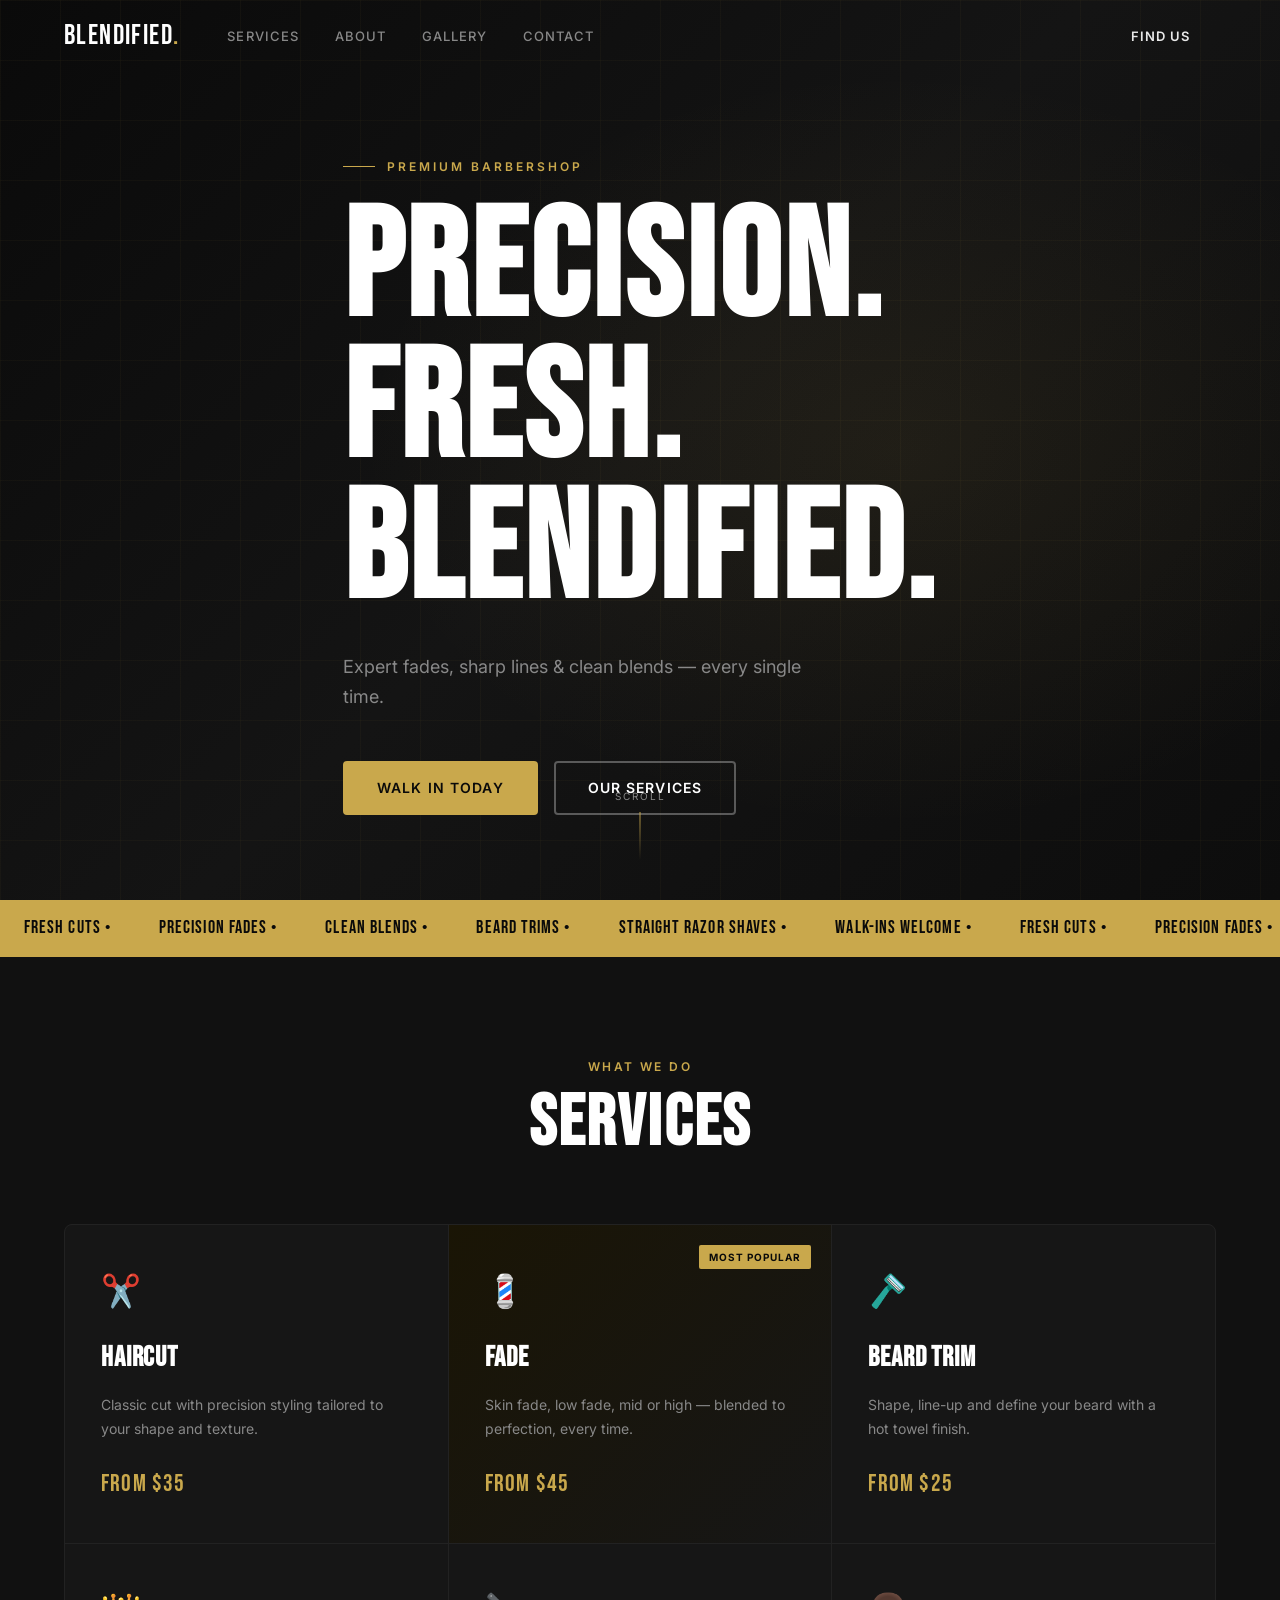
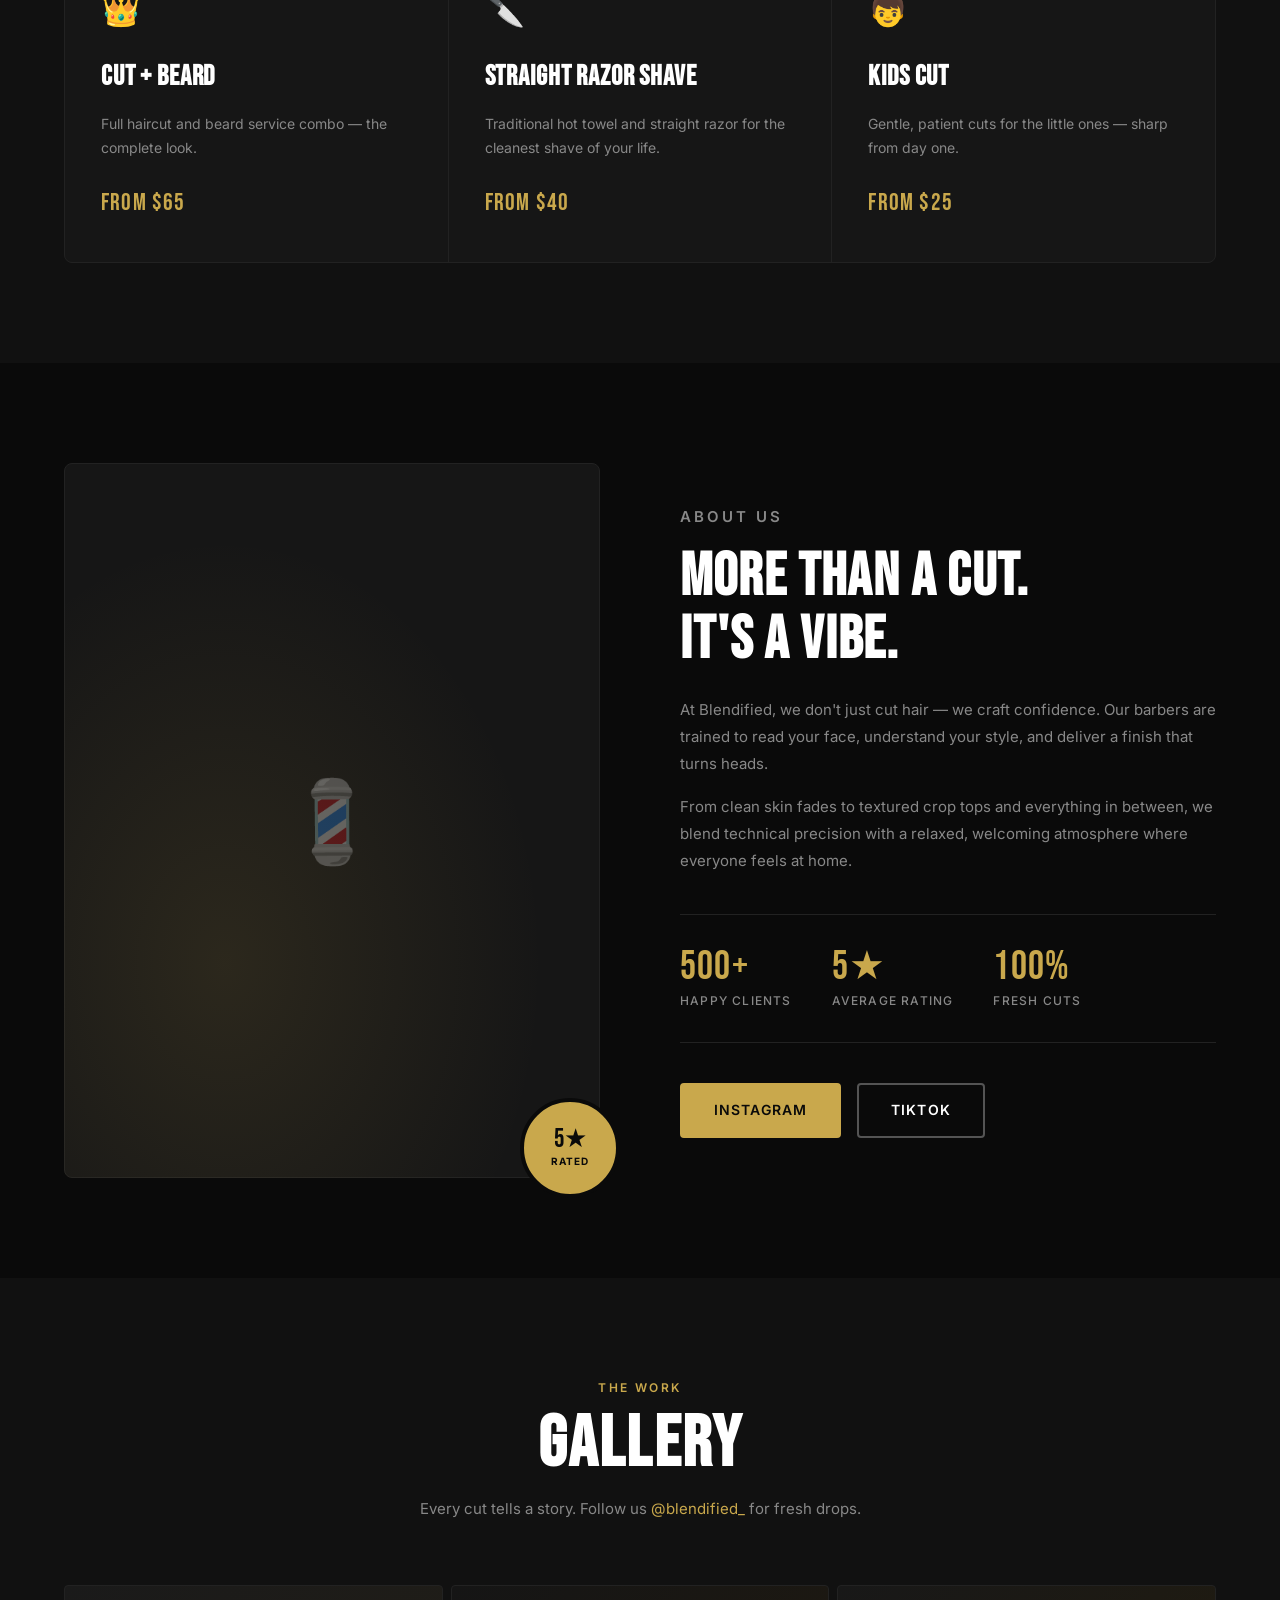
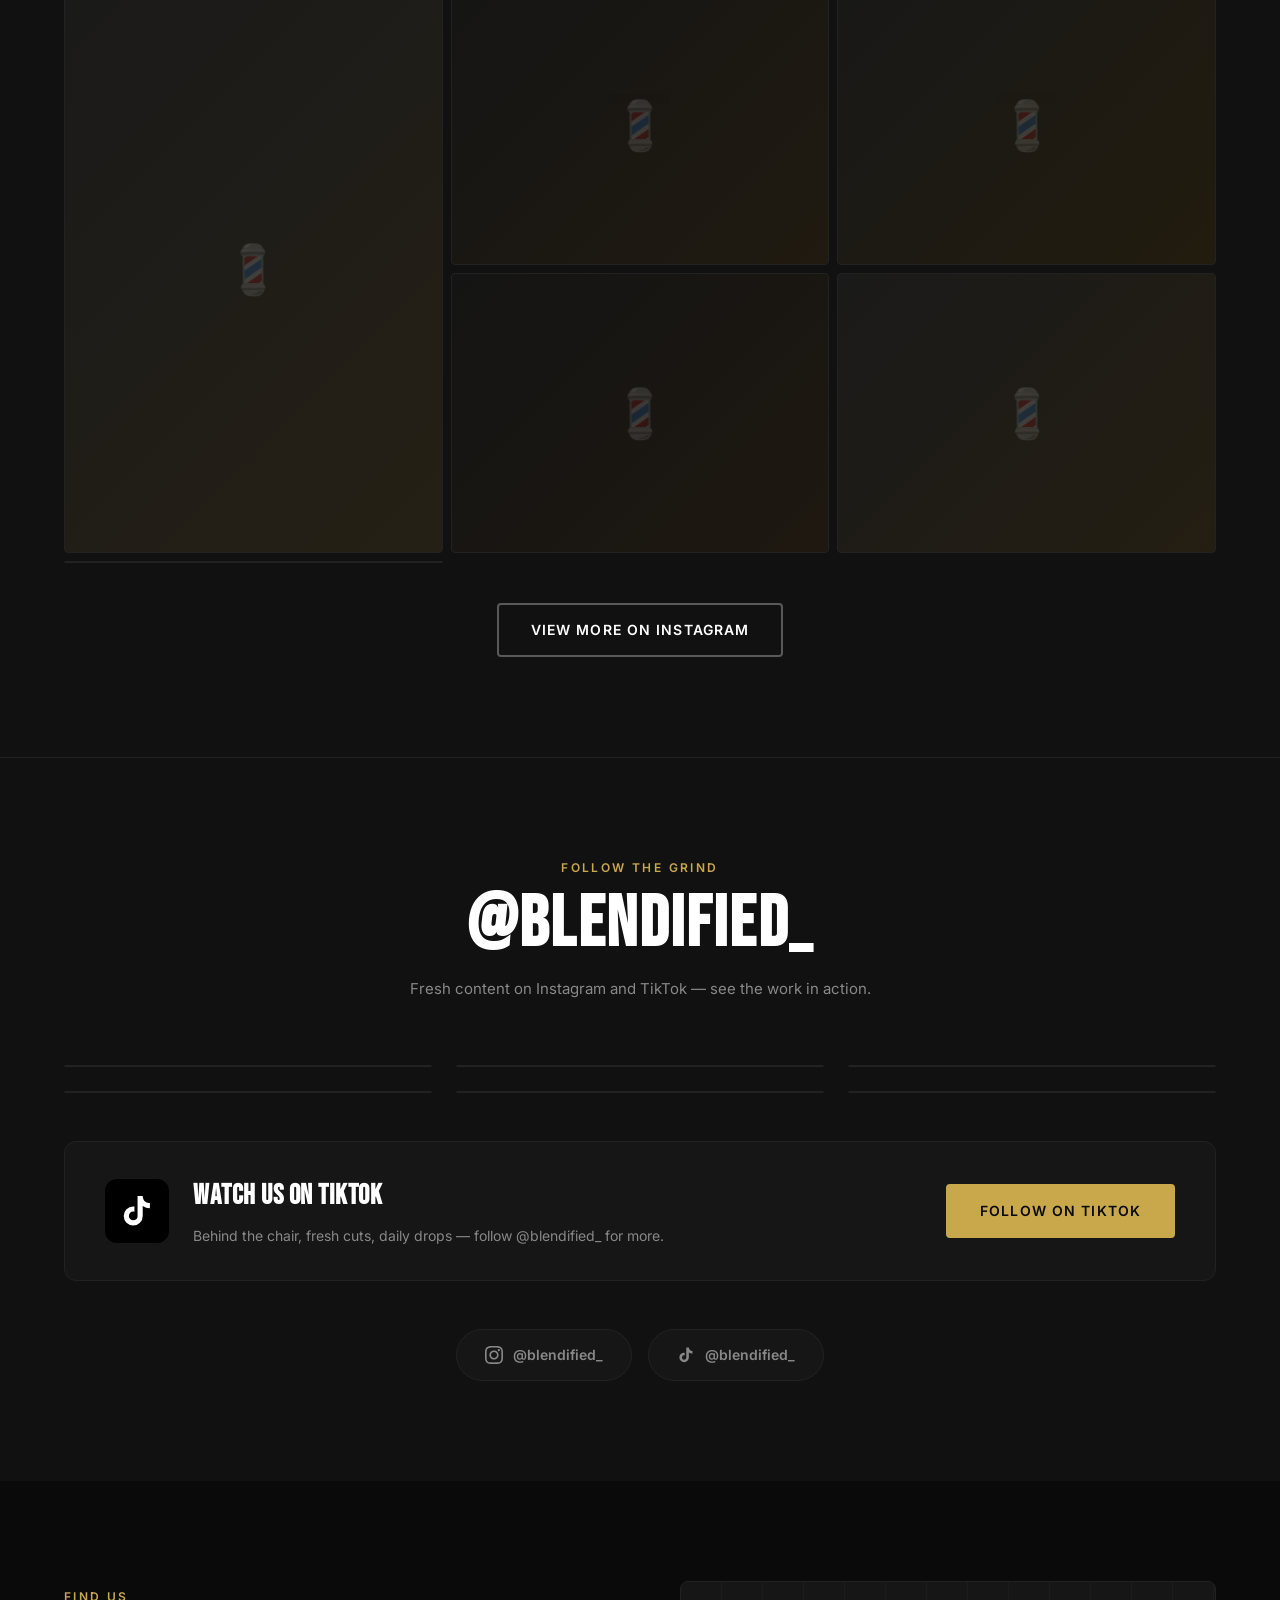
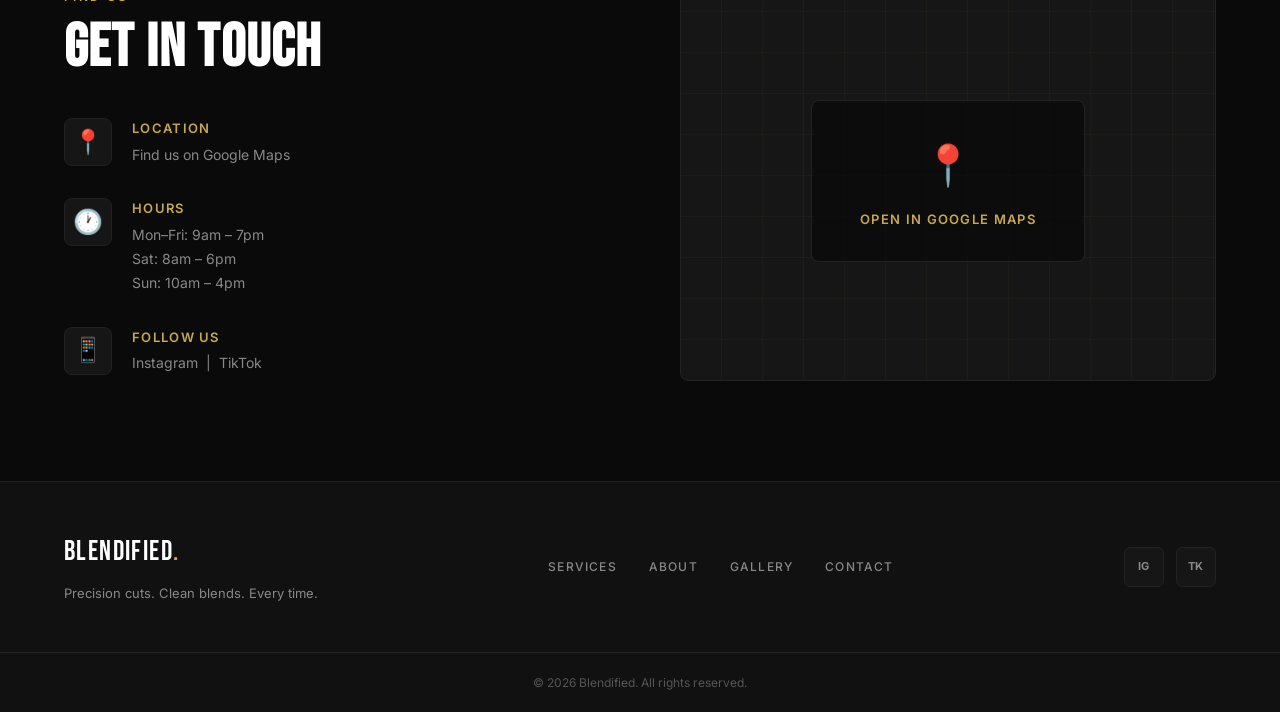
==== commit 4efa2eaf: "Replace broken TikTok widget with real Instagram embeds + TikTok CTA" ====
--- a/index.html
+++ b/index.html
@@ -191,22 +191,49 @@
     <div class="container">
       <div class="section-header">
         <p class="section-tag">Follow The Grind</p>
-        <h2>On TikTok</h2>
-        <p class="section-sub">Watch our barbers work. Follow us <a href="https://www.tiktok.com/@blendified_" target="_blank" rel="noopener">@blendified_</a></p>
-      </div>
-      <div class="tiktok-wrap">
-        <blockquote
-          class="tiktok-embed"
-          cite="https://www.tiktok.com/@blendified_"
-          data-unique-id="blendified_"
-          data-embed-type="creator"
-        >
-          <section>
-            <a target="_blank" href="https://www.tiktok.com/@blendified_?refer=creator_embed">@blendified_</a>
-          </section>
-        </blockquote>
-        <script async src="https://www.tiktok.com/embed.js"></script>
-      </div>
+        <h2>@blendified_</h2>
+        <p class="section-sub">Fresh content on Instagram and TikTok — see the work in action.</p>
+      </div>
+
+      <!-- Instagram real post embeds -->
+      <div class="ig-embed-grid">
+        <blockquote class="instagram-media" data-instgrm-captioned
+          data-instgrm-permalink="https://www.instagram.com/p/DTg0Cl0E4YC/"
+          data-instgrm-version="14"></blockquote>
+        <blockquote class="instagram-media" data-instgrm-captioned
+          data-instgrm-permalink="https://www.instagram.com/p/DWizfLUlJkv/"
+          data-instgrm-version="14"></blockquote>
+        <blockquote class="instagram-media" data-instgrm-captioned
+          data-instgrm-permalink="https://www.instagram.com/p/DUGDqPXEh0x/"
+          data-instgrm-version="14"></blockquote>
+        <blockquote class="instagram-media" data-instgrm-captioned
+          data-instgrm-permalink="https://www.instagram.com/p/DTgzpUEk9lk/"
+          data-instgrm-version="14"></blockquote>
+        <blockquote class="instagram-media" data-instgrm-captioned
+          data-instgrm-permalink="https://www.instagram.com/p/DREzB4bErJi/"
+          data-instgrm-version="14"></blockquote>
+        <blockquote class="instagram-media" data-instgrm-captioned
+          data-instgrm-permalink="https://www.instagram.com/p/DQp-MgbEgAX/"
+          data-instgrm-version="14"></blockquote>
+      </div>
+      <script async src="//www.instagram.com/embed.js"></script>
+
+      <!-- TikTok CTA -->
+      <div class="tiktok-cta">
+        <div class="tiktok-cta-inner">
+          <div class="tiktok-icon">
+            <svg width="36" height="36" viewBox="0 0 24 24" fill="currentColor"><path d="M19.59 6.69a4.83 4.83 0 01-3.77-4.25V2h-3.45v13.67a2.89 2.89 0 01-2.88 2.5 2.89 2.89 0 01-2.89-2.89 2.89 2.89 0 012.89-2.89c.28 0 .54.04.79.1V9.01a6.27 6.27 0 00-.79-.05 6.34 6.34 0 00-6.34 6.34 6.34 6.34 0 006.34 6.34 6.34 6.34 0 006.33-6.34V8.69a8.18 8.18 0 004.78 1.52V6.73a4.85 4.85 0 01-1.01-.04z"/></svg>
+          </div>
+          <div class="tiktok-cta-text">
+            <h3>Watch us on TikTok</h3>
+            <p>Behind the chair, fresh cuts, daily drops — follow @blendified_ for more.</p>
+          </div>
+          <a href="https://www.tiktok.com/@blendified_" target="_blank" rel="noopener" class="btn btn-gold">
+            Follow on TikTok
+          </a>
+        </div>
+      </div>
+
       <div class="social-links">
         <a href="https://www.instagram.com/blendified_/" target="_blank" rel="noopener" class="social-pill">
           <svg width="18" height="18" viewBox="0 0 24 24" fill="currentColor"><path d="M12 2.163c3.204 0 3.584.012 4.85.07 3.252.148 4.771 1.691 4.919 4.919.058 1.265.069 1.645.069 4.849 0 3.205-.012 3.584-.069 4.849-.149 3.225-1.664 4.771-4.919 4.919-1.266.058-1.644.07-4.85.07-3.204 0-3.584-.012-4.849-.07-3.26-.149-4.771-1.699-4.919-4.92-.058-1.265-.07-1.644-.07-4.849 0-3.204.013-3.583.07-4.849.149-3.227 1.664-4.771 4.919-4.919 1.266-.057 1.645-.069 4.849-.069zm0-2.163c-3.259 0-3.667.014-4.947.072-4.358.2-6.78 2.618-6.98 6.98-.059 1.281-.073 1.689-.073 4.948 0 3.259.014 3.668.072 4.948.2 4.358 2.618 6.78 6.98 6.98 1.281.058 1.689.072 4.948.072 3.259 0 3.668-.014 4.948-.072 4.354-.2 6.782-2.618 6.979-6.98.059-1.28.073-1.689.073-4.948 0-3.259-.014-3.667-.072-4.947-.196-4.354-2.617-6.78-6.979-6.98-1.281-.059-1.69-.073-4.949-.073zm0 5.838c-3.403 0-6.162 2.759-6.162 6.162s2.759 6.163 6.162 6.163 6.162-2.759 6.162-6.163c0-3.403-2.759-6.162-6.162-6.162zm0 10.162c-2.209 0-4-1.79-4-4 0-2.209 1.791-4 4-4s4 1.791 4 4c0 2.21-1.791 4-4 4zm6.406-11.845c-.796 0-1.441.645-1.441 1.44s.645 1.44 1.441 1.44c.795 0 1.439-.645 1.439-1.44s-.644-1.44-1.439-1.44z"/></svg>
--- a/style.css
+++ b/style.css
@@ -586,15 +586,66 @@
   border-top: 1px solid var(--border);
 }
 
-.tiktok-wrap {
-  display: flex;
+/* Instagram embed grid */
+.ig-embed-grid {
+  display: grid;
+  grid-template-columns: repeat(3, 1fr);
+  gap: 24px;
+  margin-bottom: 48px;
+  align-items: start;
+}
+
+.ig-embed-grid .instagram-media {
+  min-width: 0 !important;
+  max-width: 100% !important;
+  width: 100% !important;
+  border-radius: 8px !important;
+  border: 1px solid var(--border) !important;
+  background: var(--card) !important;
+}
+
+/* TikTok CTA banner */
+.tiktok-cta {
+  margin-bottom: 48px;
+}
+
+.tiktok-cta-inner {
+  display: flex;
+  align-items: center;
+  gap: 24px;
+  background: var(--card);
+  border: 1px solid var(--border);
+  border-radius: 12px;
+  padding: 32px 40px;
+}
+
+.tiktok-icon {
+  width: 64px;
+  height: 64px;
+  background: #000;
+  border-radius: 12px;
+  display: flex;
+  align-items: center;
   justify-content: center;
-  margin-bottom: 48px;
-}
-
-.tiktok-wrap .tiktok-embed {
-  border-radius: 12px;
-  overflow: hidden;
+  flex-shrink: 0;
+  color: var(--white);
+}
+
+.tiktok-cta-text {
+  flex: 1;
+}
+
+.tiktok-cta-text h3 {
+  font-family: var(--font-display);
+  font-size: 28px;
+  letter-spacing: 0.03em;
+  color: var(--white);
+  margin-bottom: 6px;
+}
+
+.tiktok-cta-text p {
+  font-size: 14px;
+  color: var(--muted);
 }
 
 .about-social {
@@ -830,6 +881,8 @@
   }
   .gi-1 { grid-row: auto; }
   .footer-inner { flex-direction: column; align-items: flex-start; }
+  .ig-embed-grid { grid-template-columns: repeat(2, 1fr); }
+  .tiktok-cta-inner { flex-wrap: wrap; }
 }
 
 @media (max-width: 640px) {
@@ -844,6 +897,6 @@
   }
   .hero-title { font-size: clamp(60px, 16vw, 100px); }
   .about-stats { gap: 24px; }
-  .book-inner h2 { font-size: clamp(40px, 12vw, 64px); }
-  .footer-links { flex-wrap: wrap; gap: 16px; }
-}
+  .ig-embed-grid { grid-template-columns: 1fr; }
+  .tiktok-cta-inner { flex-direction: column; text-align: center; }
+}
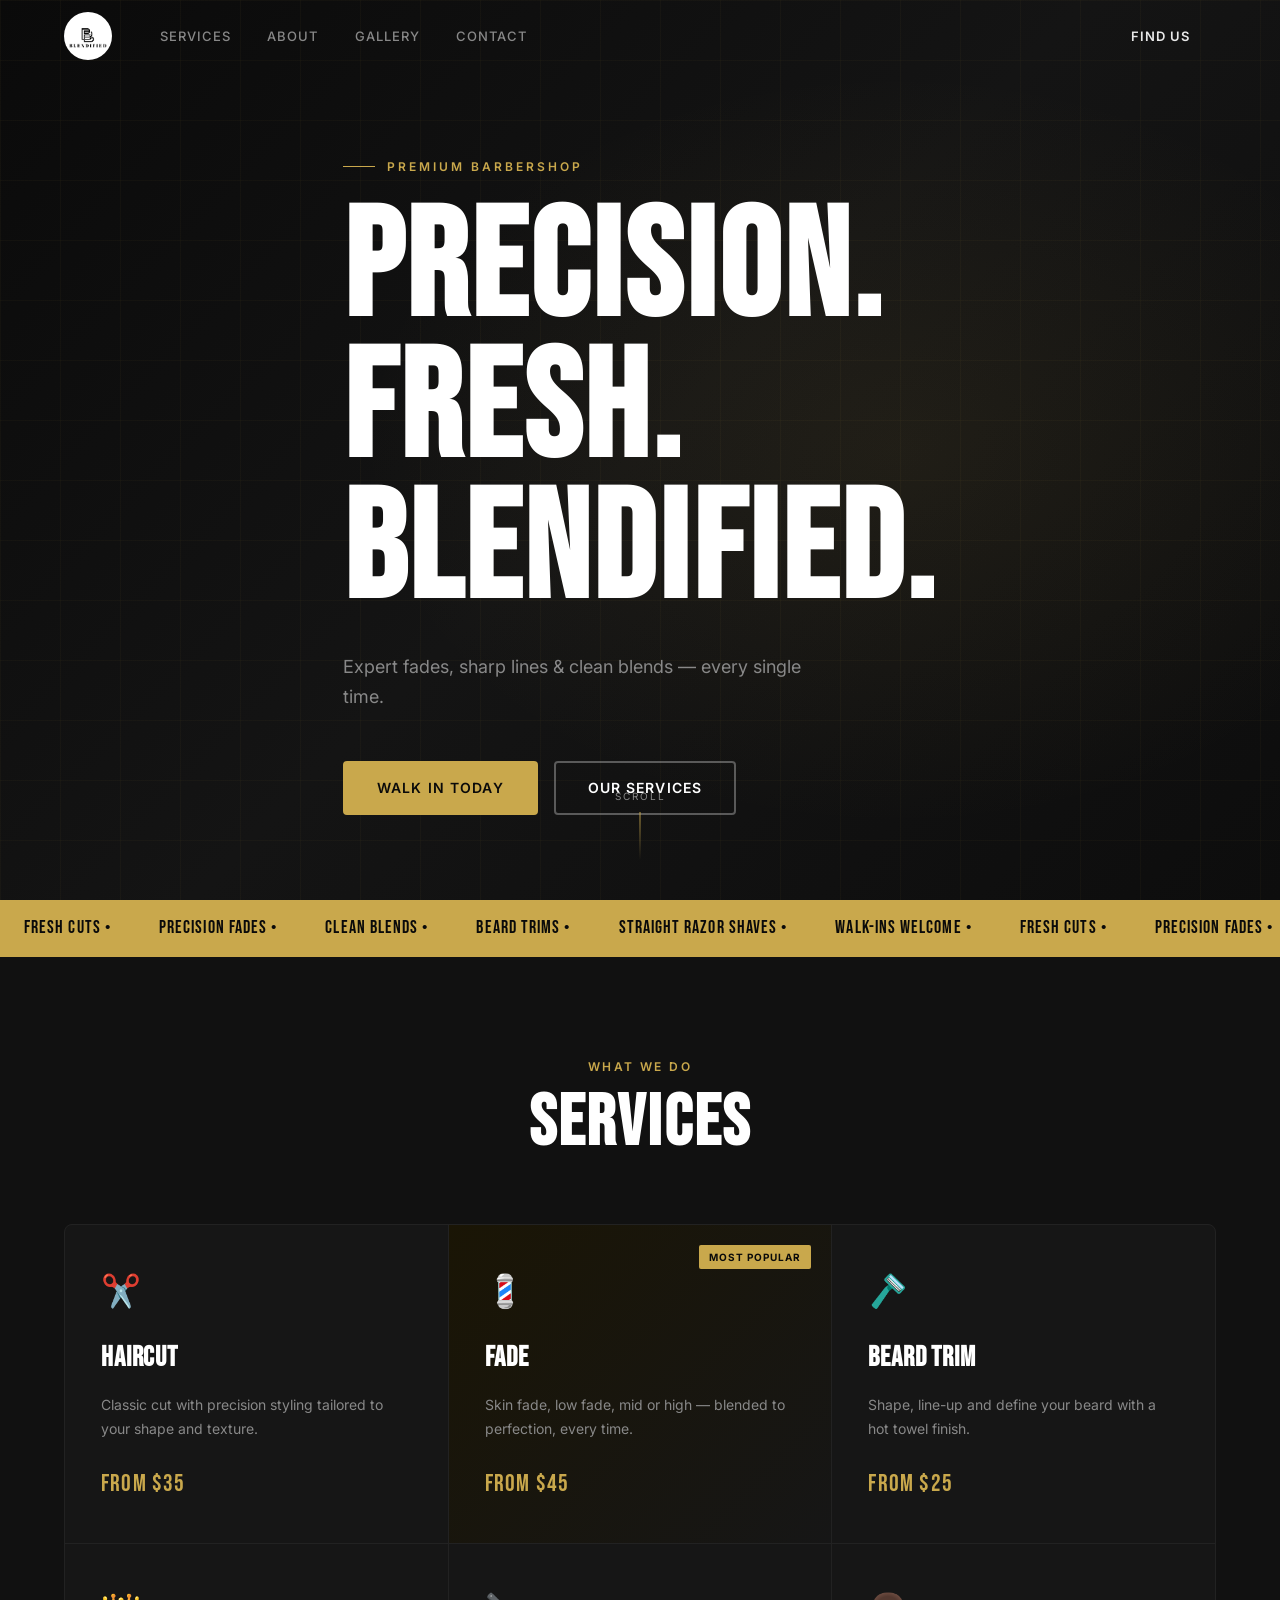
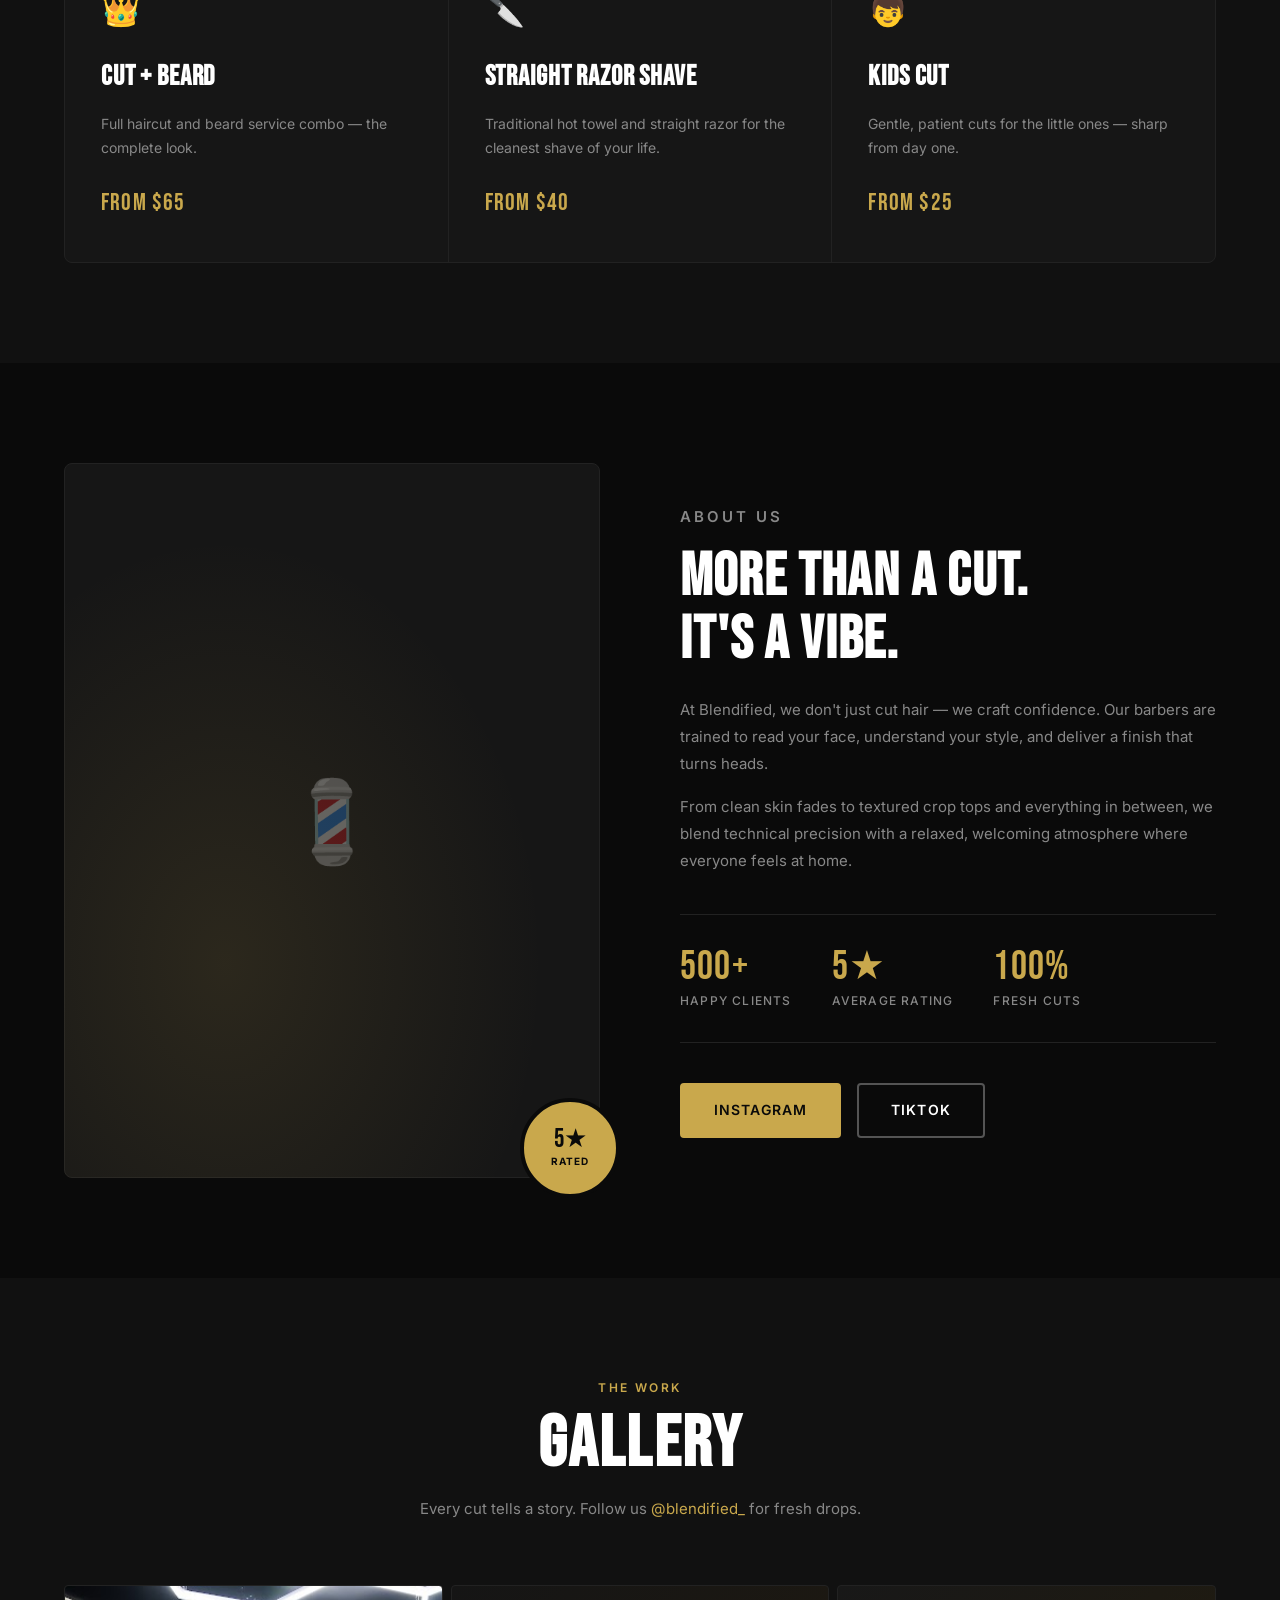
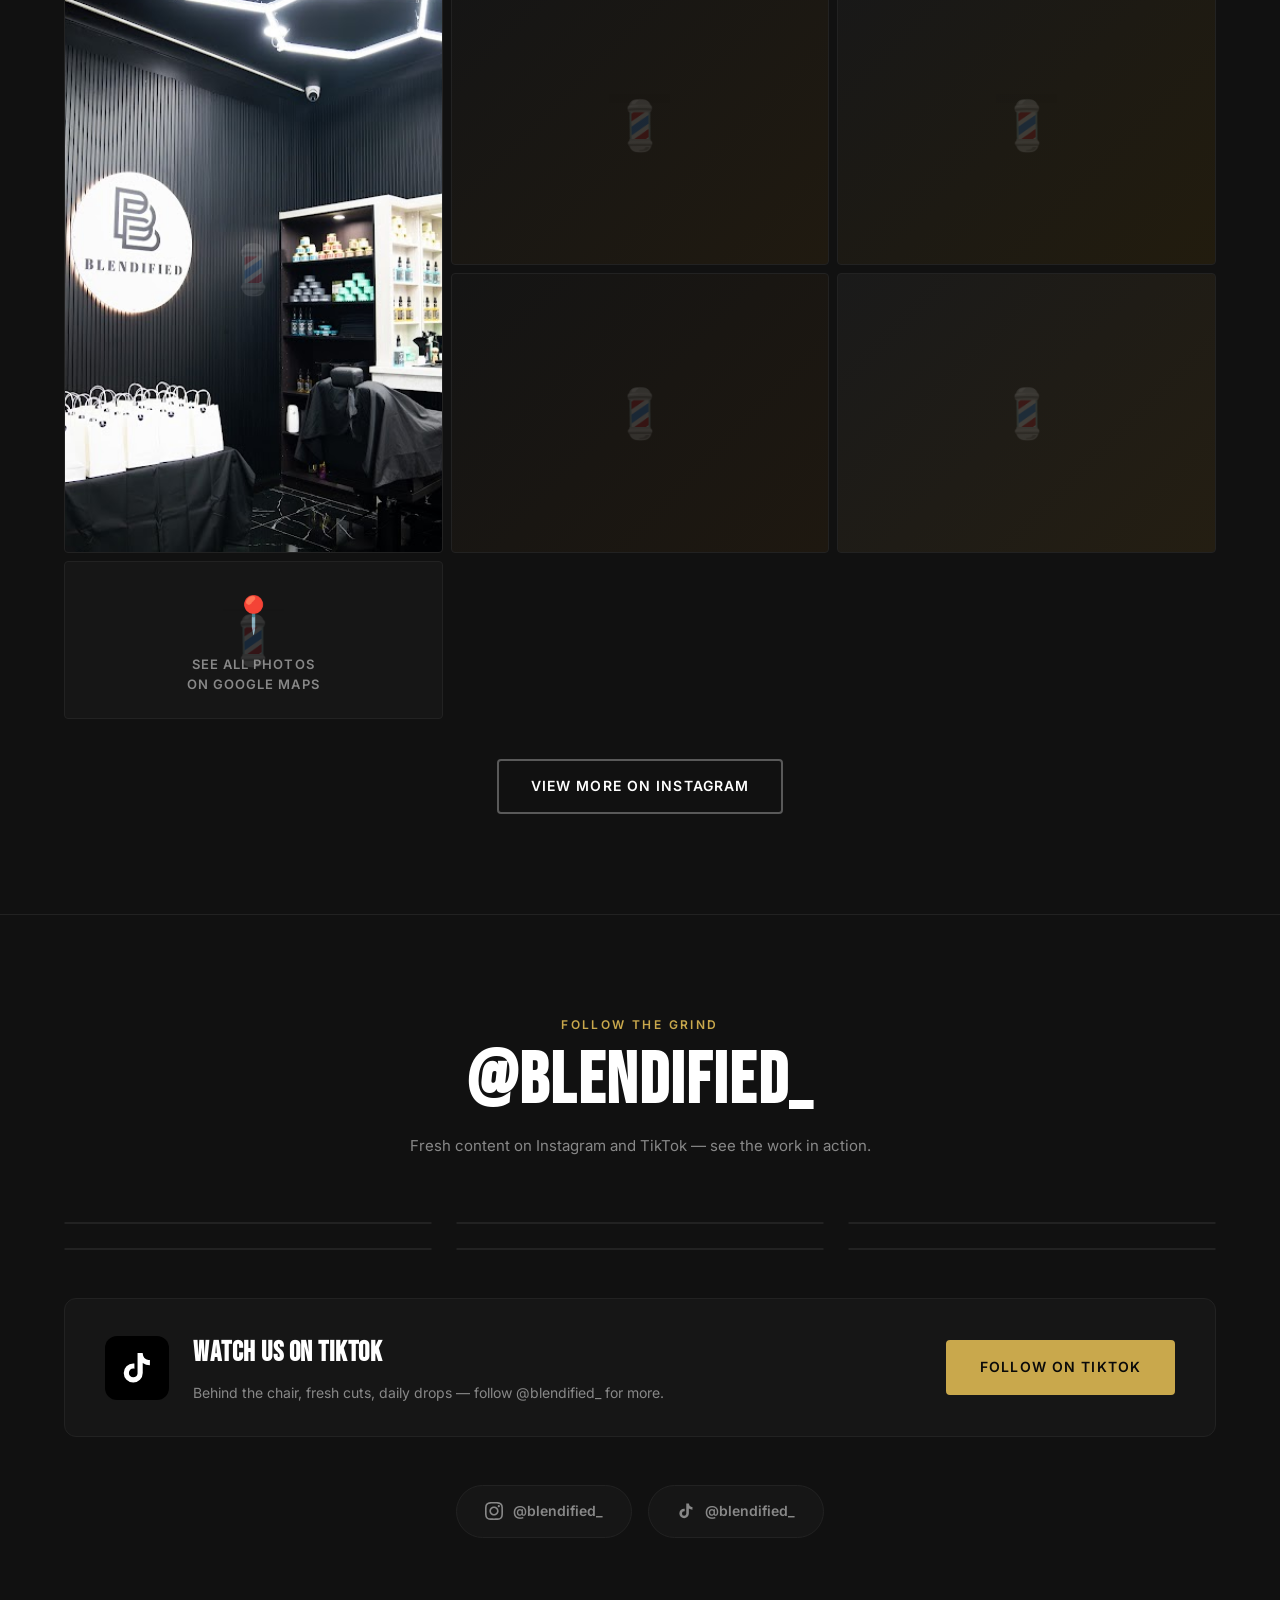
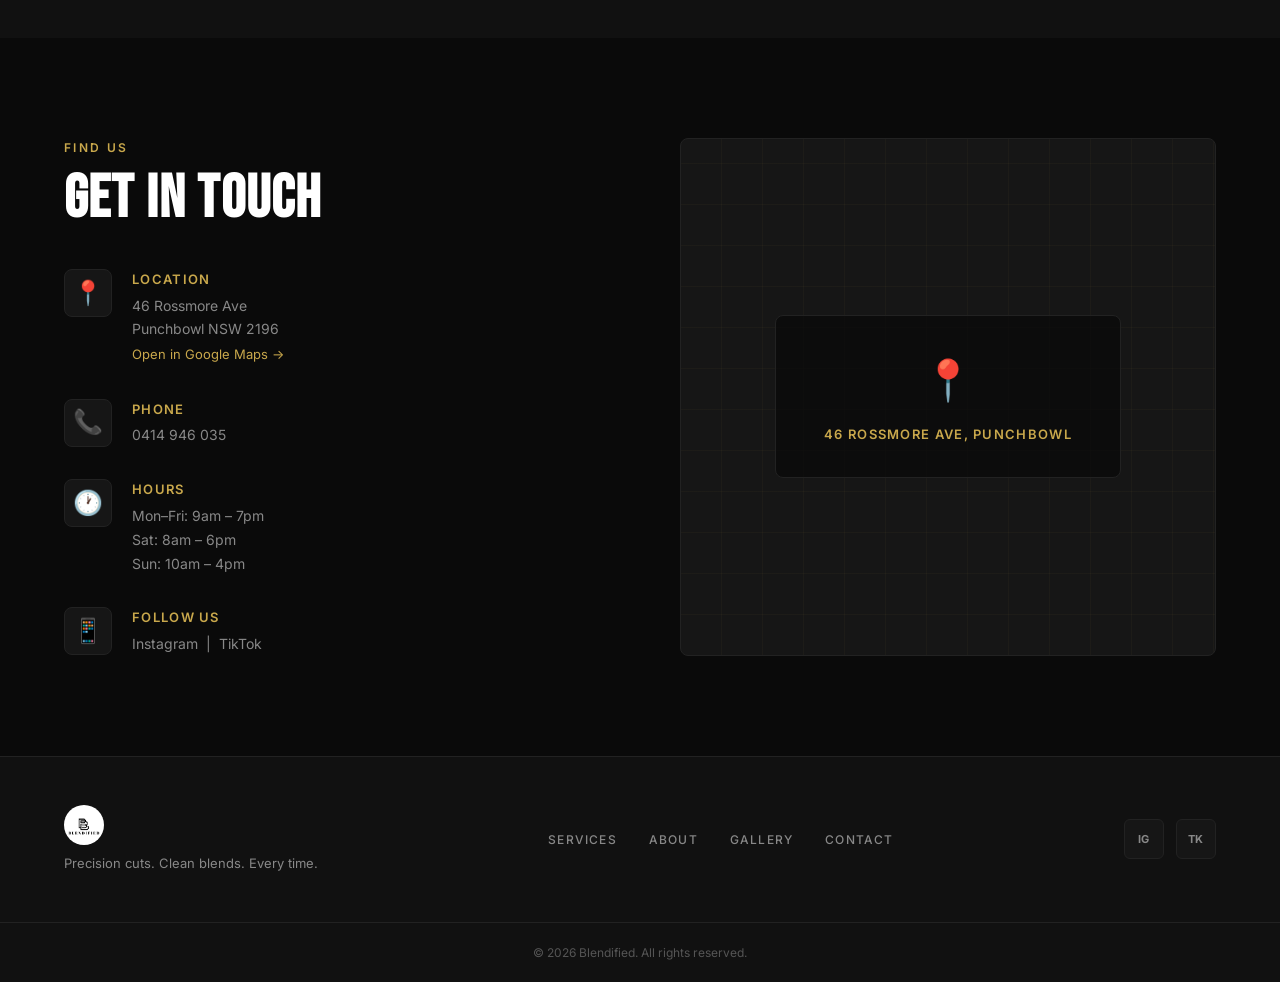
==== commit 60782a64: "Add logo, real address/phone, Maps photo in gallery, Google Maps link" ====
--- a/index.html
+++ b/index.html
@@ -15,7 +15,7 @@
   <!-- NAV -->
   <nav id="navbar">
     <div class="nav-inner">
-      <a href="#" class="logo">BLENDIFIED<span>.</span></a>
+      <a href="#" class="logo-img"><img src="logo.jpg" alt="Blendified" /></a>
       <ul class="nav-links">
         <li><a href="#services">Services</a></li>
         <li><a href="#about">About</a></li>
@@ -171,12 +171,17 @@
         <p class="section-sub">Every cut tells a story. Follow us <a href="https://www.instagram.com/blendified_/" target="_blank" rel="noopener">@blendified_</a> for fresh drops.</p>
       </div>
       <div class="gallery-grid">
-        <div class="gallery-item gi-1"><div class="gallery-overlay"><span>Skin Fade</span></div></div>
+        <div class="gallery-item gi-1" style="background-image:url('gallery/photo1.jpg');background-size:cover;background-position:center"><div class="gallery-overlay"><span>Blendified</span></div></div>
         <div class="gallery-item gi-2"><div class="gallery-overlay"><span>Crop + Fade</span></div></div>
         <div class="gallery-item gi-3"><div class="gallery-overlay"><span>Beard Shape</span></div></div>
         <div class="gallery-item gi-4"><div class="gallery-overlay"><span>Textured Top</span></div></div>
         <div class="gallery-item gi-5"><div class="gallery-overlay"><span>Low Fade</span></div></div>
-        <div class="gallery-item gi-6"><div class="gallery-overlay"><span>Full Service</span></div></div>
+        <div class="gallery-item gi-6 maps-cta-item">
+          <a href="https://www.google.com/maps/place/Blendified/@-33.926997,151.0551255,17z/data=!4m6!3m5!1s0x6b12bb003c68b269:0x376d80c9e96a0823!8m2!3d-33.926997!4d151.0551255!16s%2Fg%2F11wp8xq0d4" target="_blank" rel="noopener" class="maps-cta-link">
+            <span class="maps-cta-icon">📍</span>
+            <span>See all photos<br/>on Google Maps</span>
+          </a>
+        </div>
       </div>
       <div class="gallery-cta">
         <a href="https://www.instagram.com/blendified_/" target="_blank" rel="noopener" class="btn btn-outline">
@@ -258,7 +263,15 @@
             <div class="ci-icon">📍</div>
             <div>
               <strong>Location</strong>
-              <p>Find us on <a href="https://share.google/SON3h7LJuVdusBRKJ" target="_blank" rel="noopener">Google Maps</a></p>
+              <p>46 Rossmore Ave<br/>Punchbowl NSW 2196</p>
+              <a href="https://www.google.com/maps/place/Blendified/@-33.926997,151.0551255,17z/data=!4m6!3m5!1s0x6b12bb003c68b269:0x376d80c9e96a0823!8m2!3d-33.926997!4d151.0551255!16s%2Fg%2F11wp8xq0d4" target="_blank" rel="noopener" style="color:var(--gold);font-size:13px;">Open in Google Maps →</a>
+            </div>
+          </div>
+          <div class="contact-item">
+            <div class="ci-icon">📞</div>
+            <div>
+              <strong>Phone</strong>
+              <p><a href="tel:+61414946035">0414 946 035</a></p>
             </div>
           </div>
           <div class="contact-item">
@@ -282,9 +295,9 @@
       </div>
       <div class="contact-map">
         <div class="map-placeholder">
-          <a href="https://share.google/SON3h7LJuVdusBRKJ" target="_blank" rel="noopener" class="map-link">
+          <a href="https://www.google.com/maps/place/Blendified/@-33.926997,151.0551255,17z/data=!4m6!3m5!1s0x6b12bb003c68b269:0x376d80c9e96a0823!8m2!3d-33.926997!4d151.0551255!16s%2Fg%2F11wp8xq0d4" target="_blank" rel="noopener" class="map-link">
             <span class="map-pin">📍</span>
-            <span>Open in Google Maps</span>
+            <span>46 Rossmore Ave, Punchbowl</span>
           </a>
         </div>
       </div>
@@ -295,7 +308,7 @@
   <footer>
     <div class="container footer-inner">
       <div class="footer-brand">
-        <a href="#" class="logo">BLENDIFIED<span>.</span></a>
+        <a href="#" class="logo-img logo-img-footer"><img src="logo.jpg" alt="Blendified" /></a>
         <p>Precision cuts. Clean blends. Every time.</p>
       </div>
       <div class="footer-links">
--- a/style.css
+++ b/style.css
@@ -132,6 +132,22 @@
   gap: 48px;
 }
 
+.logo-img {
+  display: flex;
+  align-items: center;
+  flex-shrink: 0;
+}
+.logo-img img {
+  height: 48px;
+  width: 48px;
+  border-radius: 50%;
+  object-fit: cover;
+}
+.logo-img-footer img {
+  height: 40px;
+  width: 40px;
+}
+
 .logo {
   font-family: var(--font-display);
   font-size: 28px;
@@ -579,6 +595,32 @@
 }
 
 .gallery-cta { text-align: center; }
+
+.maps-cta-item {
+  background: var(--card) !important;
+  display: flex;
+  align-items: center;
+  justify-content: center;
+}
+.maps-cta-link {
+  display: flex;
+  flex-direction: column;
+  align-items: center;
+  gap: 12px;
+  padding: 24px;
+  text-align: center;
+  transition: color 0.2s;
+  color: var(--muted);
+}
+.maps-cta-link:hover { color: var(--gold); }
+.maps-cta-icon { font-size: 36px; }
+.maps-cta-link span:last-child {
+  font-size: 13px;
+  font-weight: 600;
+  letter-spacing: 0.08em;
+  text-transform: uppercase;
+  line-height: 1.5;
+}
 
 /* ===== SOCIAL / VIDEOS ===== */
 #social {
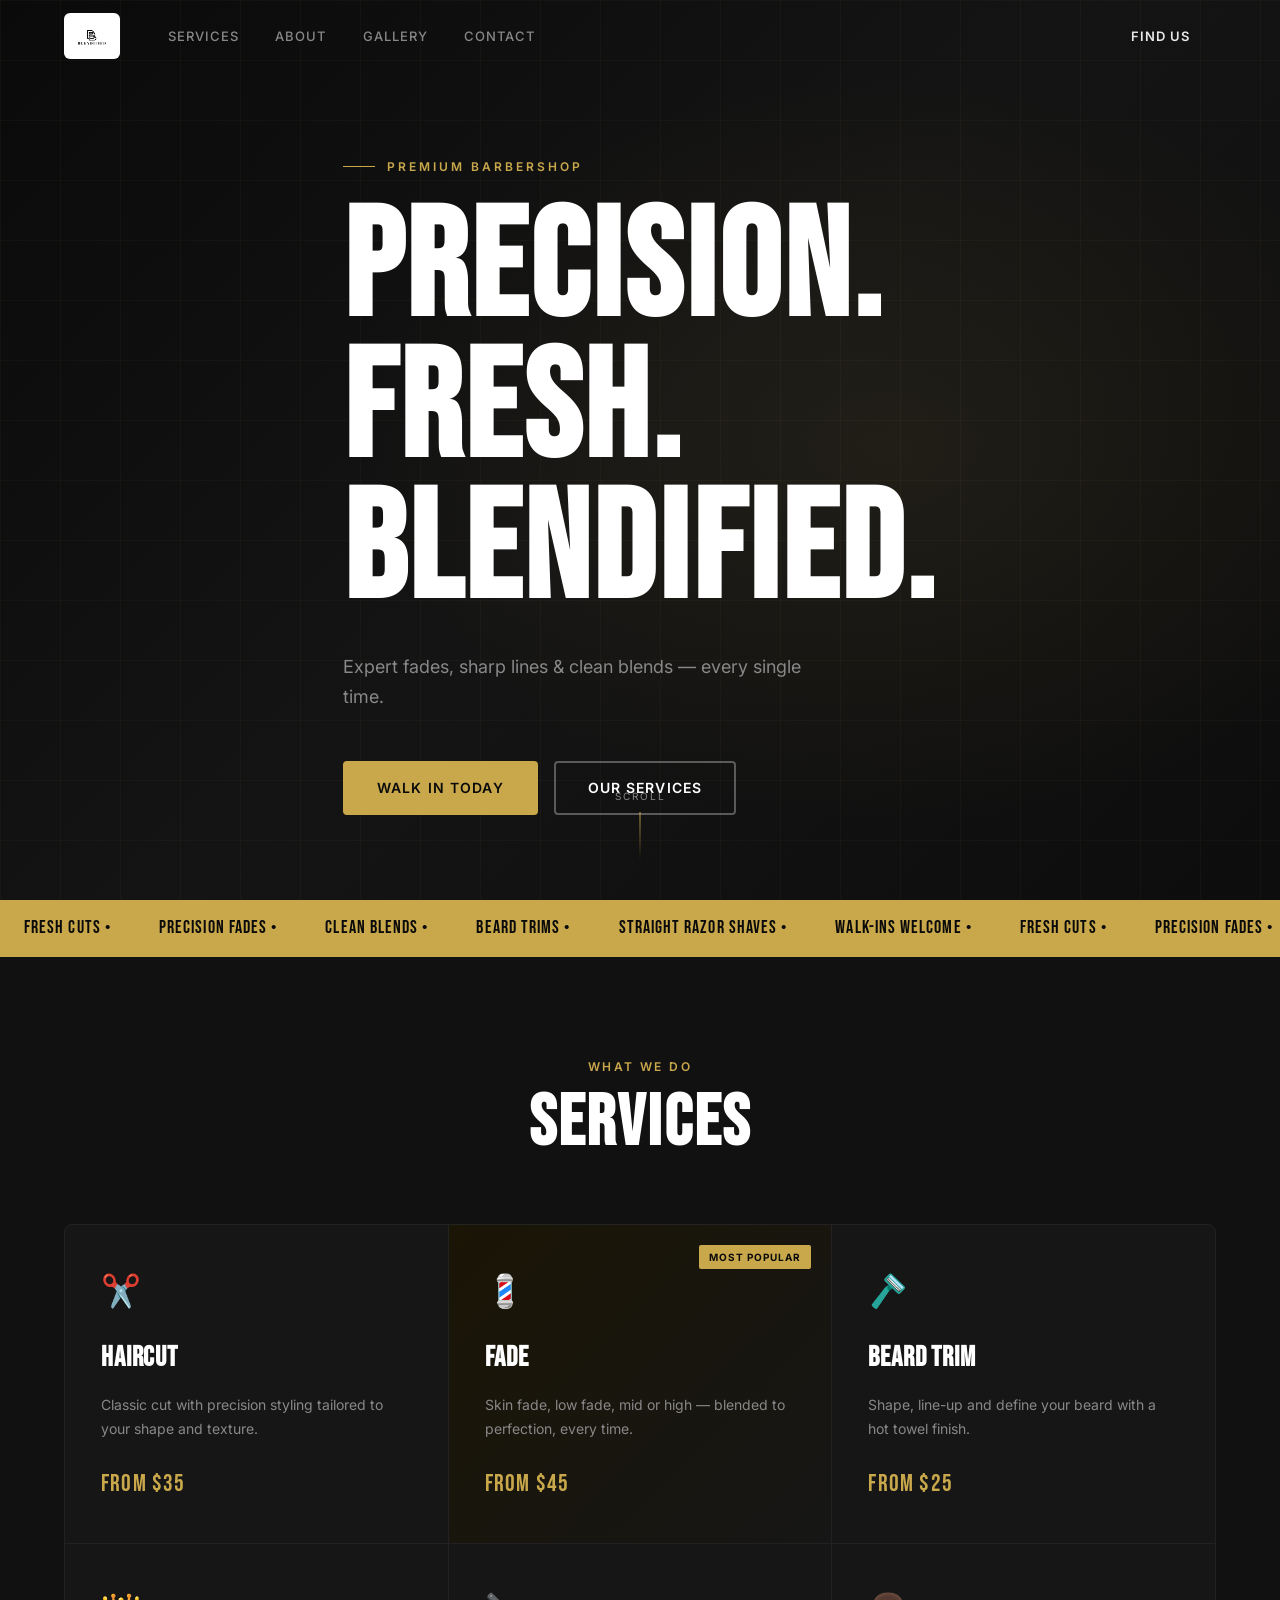
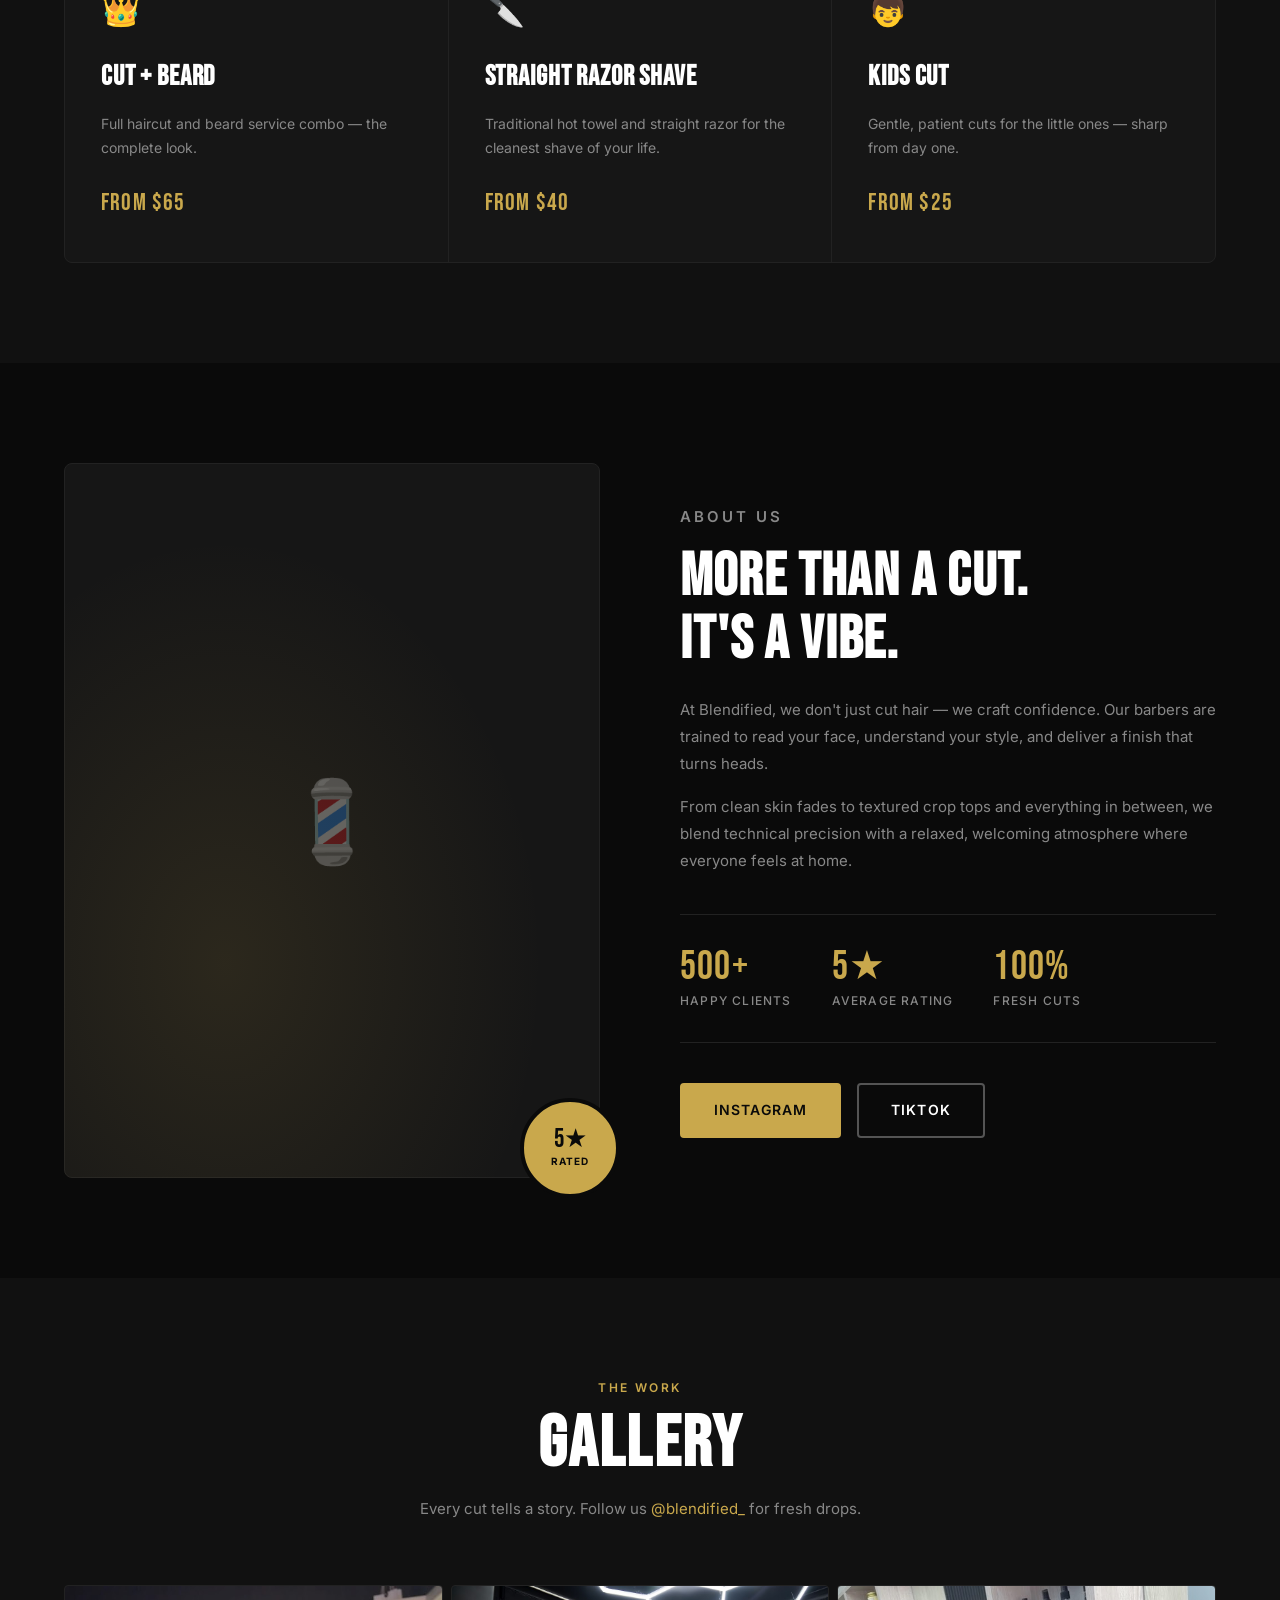
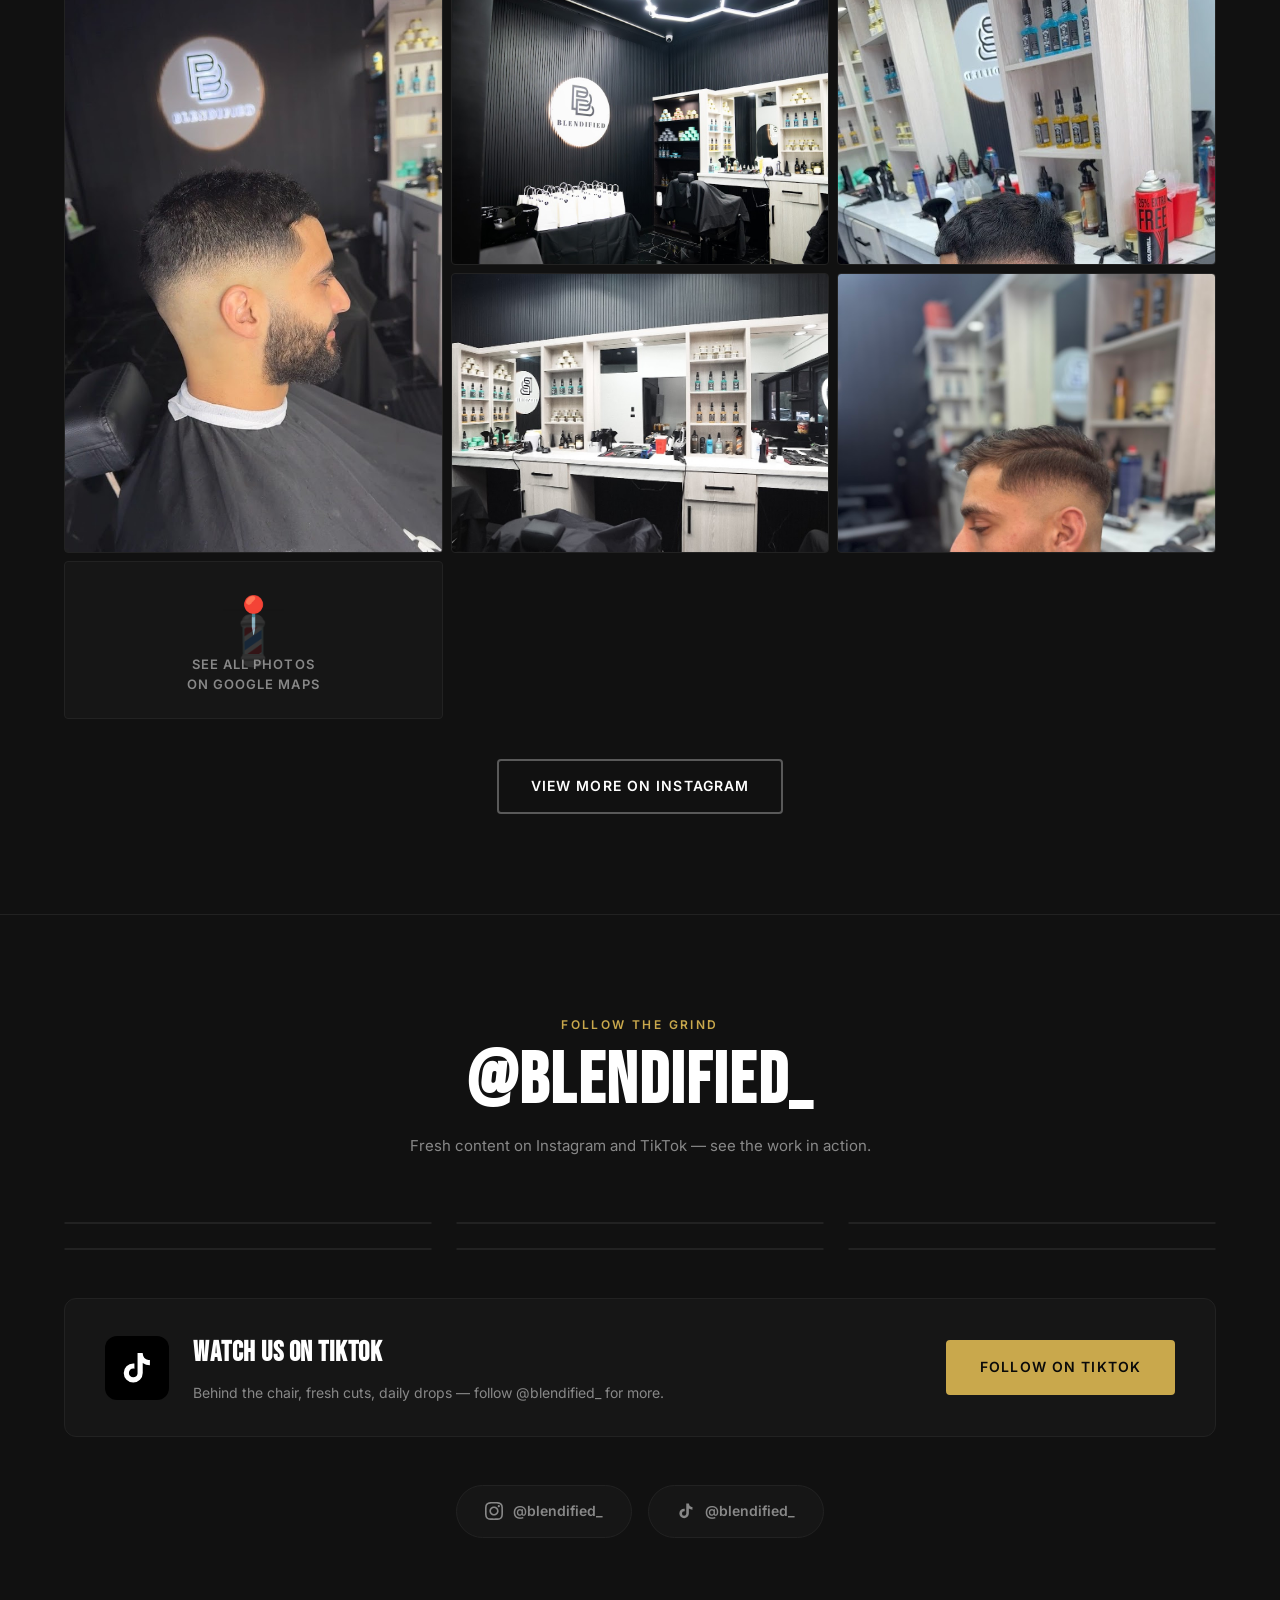
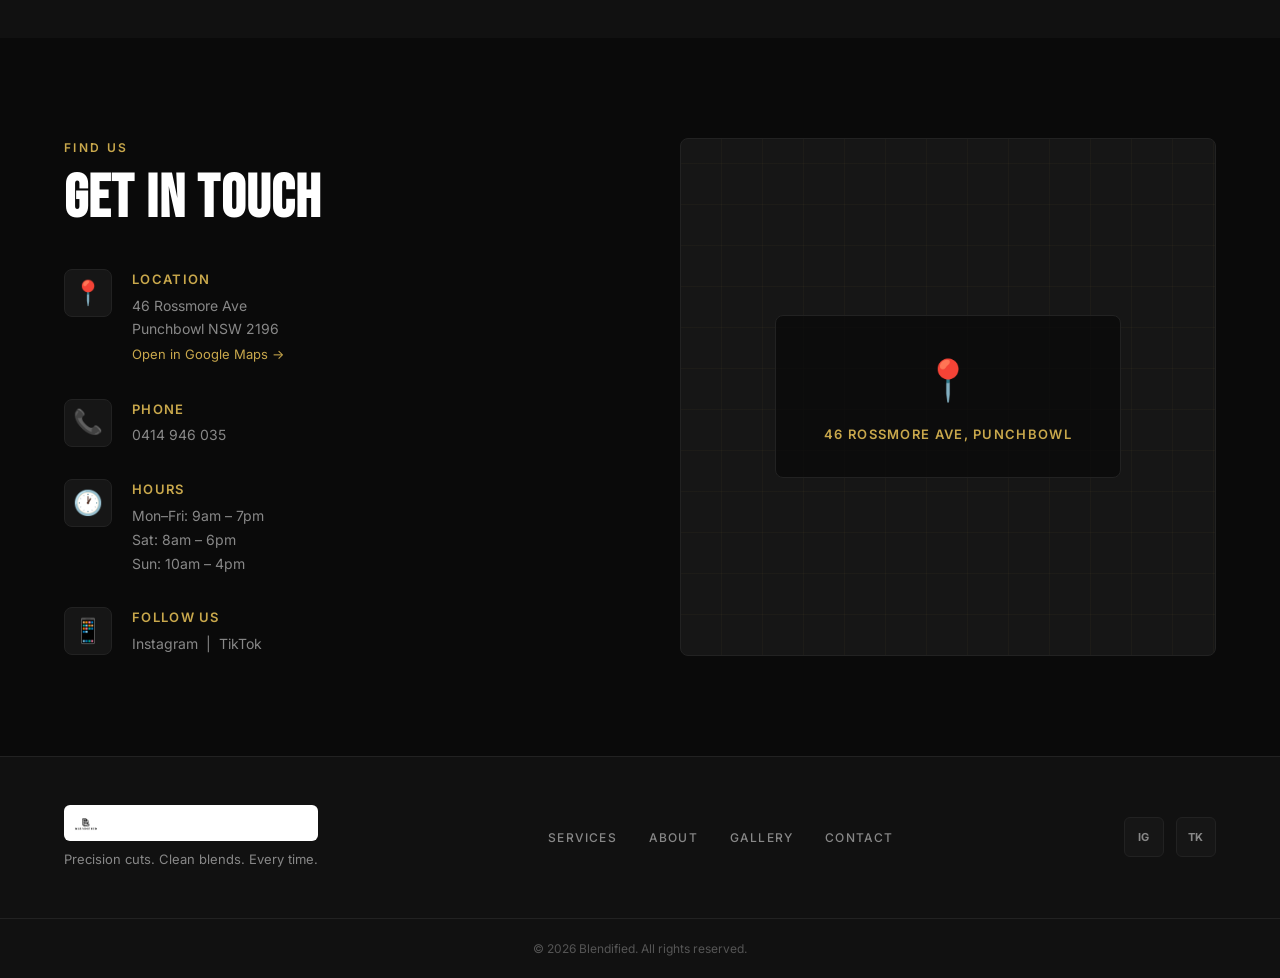
==== commit 5a89b887: "Fix logo pill, 5 real gallery photos from Maps, remove dupes/other shops" ====
--- a/index.html
+++ b/index.html
@@ -171,11 +171,11 @@
         <p class="section-sub">Every cut tells a story. Follow us <a href="https://www.instagram.com/blendified_/" target="_blank" rel="noopener">@blendified_</a> for fresh drops.</p>
       </div>
       <div class="gallery-grid">
-        <div class="gallery-item gi-1" style="background-image:url('gallery/photo1.jpg');background-size:cover;background-position:center"><div class="gallery-overlay"><span>Blendified</span></div></div>
-        <div class="gallery-item gi-2"><div class="gallery-overlay"><span>Crop + Fade</span></div></div>
-        <div class="gallery-item gi-3"><div class="gallery-overlay"><span>Beard Shape</span></div></div>
-        <div class="gallery-item gi-4"><div class="gallery-overlay"><span>Textured Top</span></div></div>
-        <div class="gallery-item gi-5"><div class="gallery-overlay"><span>Low Fade</span></div></div>
+        <div class="gallery-item gi-1" style="background-image:url('gallery/photo1.jpg');background-size:cover;background-position:center top"><div class="gallery-overlay"><span>Skin Fade</span></div></div>
+        <div class="gallery-item gi-2" style="background-image:url('gallery/photo2.jpg');background-size:cover;background-position:center"><div class="gallery-overlay"><span>The Shop</span></div></div>
+        <div class="gallery-item gi-3" style="background-image:url('gallery/photo3.jpg');background-size:cover;background-position:center top"><div class="gallery-overlay"><span>Low Fade</span></div></div>
+        <div class="gallery-item gi-4" style="background-image:url('gallery/photo4.jpg');background-size:cover;background-position:center"><div class="gallery-overlay"><span>The Station</span></div></div>
+        <div class="gallery-item gi-5" style="background-image:url('gallery/photo5.jpg');background-size:cover;background-position:center top"><div class="gallery-overlay"><span>Crop Fade</span></div></div>
         <div class="gallery-item gi-6 maps-cta-item">
           <a href="https://www.google.com/maps/place/Blendified/@-33.926997,151.0551255,17z/data=!4m6!3m5!1s0x6b12bb003c68b269:0x376d80c9e96a0823!8m2!3d-33.926997!4d151.0551255!16s%2Fg%2F11wp8xq0d4" target="_blank" rel="noopener" class="maps-cta-link">
             <span class="maps-cta-icon">📍</span>
--- a/style.css
+++ b/style.css
@@ -136,16 +136,21 @@
   display: flex;
   align-items: center;
   flex-shrink: 0;
+  background: #fff;
+  border-radius: 6px;
+  padding: 5px 10px;
 }
 .logo-img img {
-  height: 48px;
-  width: 48px;
-  border-radius: 50%;
-  object-fit: cover;
+  height: 36px;
+  width: auto;
+  display: block;
+  object-fit: contain;
+}
+.logo-img-footer {
+  padding: 4px 8px;
 }
 .logo-img-footer img {
-  height: 40px;
-  width: 40px;
+  height: 28px;
 }
 
 .logo {
@@ -564,7 +569,7 @@
 .gi-5 { background: linear-gradient(135deg, #1a1a1a 0%, #241e12 100%); }
 .gi-6 { background: linear-gradient(135deg, #161616 0%, #201a0e 100%); }
 
-.gallery-item::before {
+.gallery-item:not([style])::before {
   content: '💈';
   position: absolute;
   top: 50%;
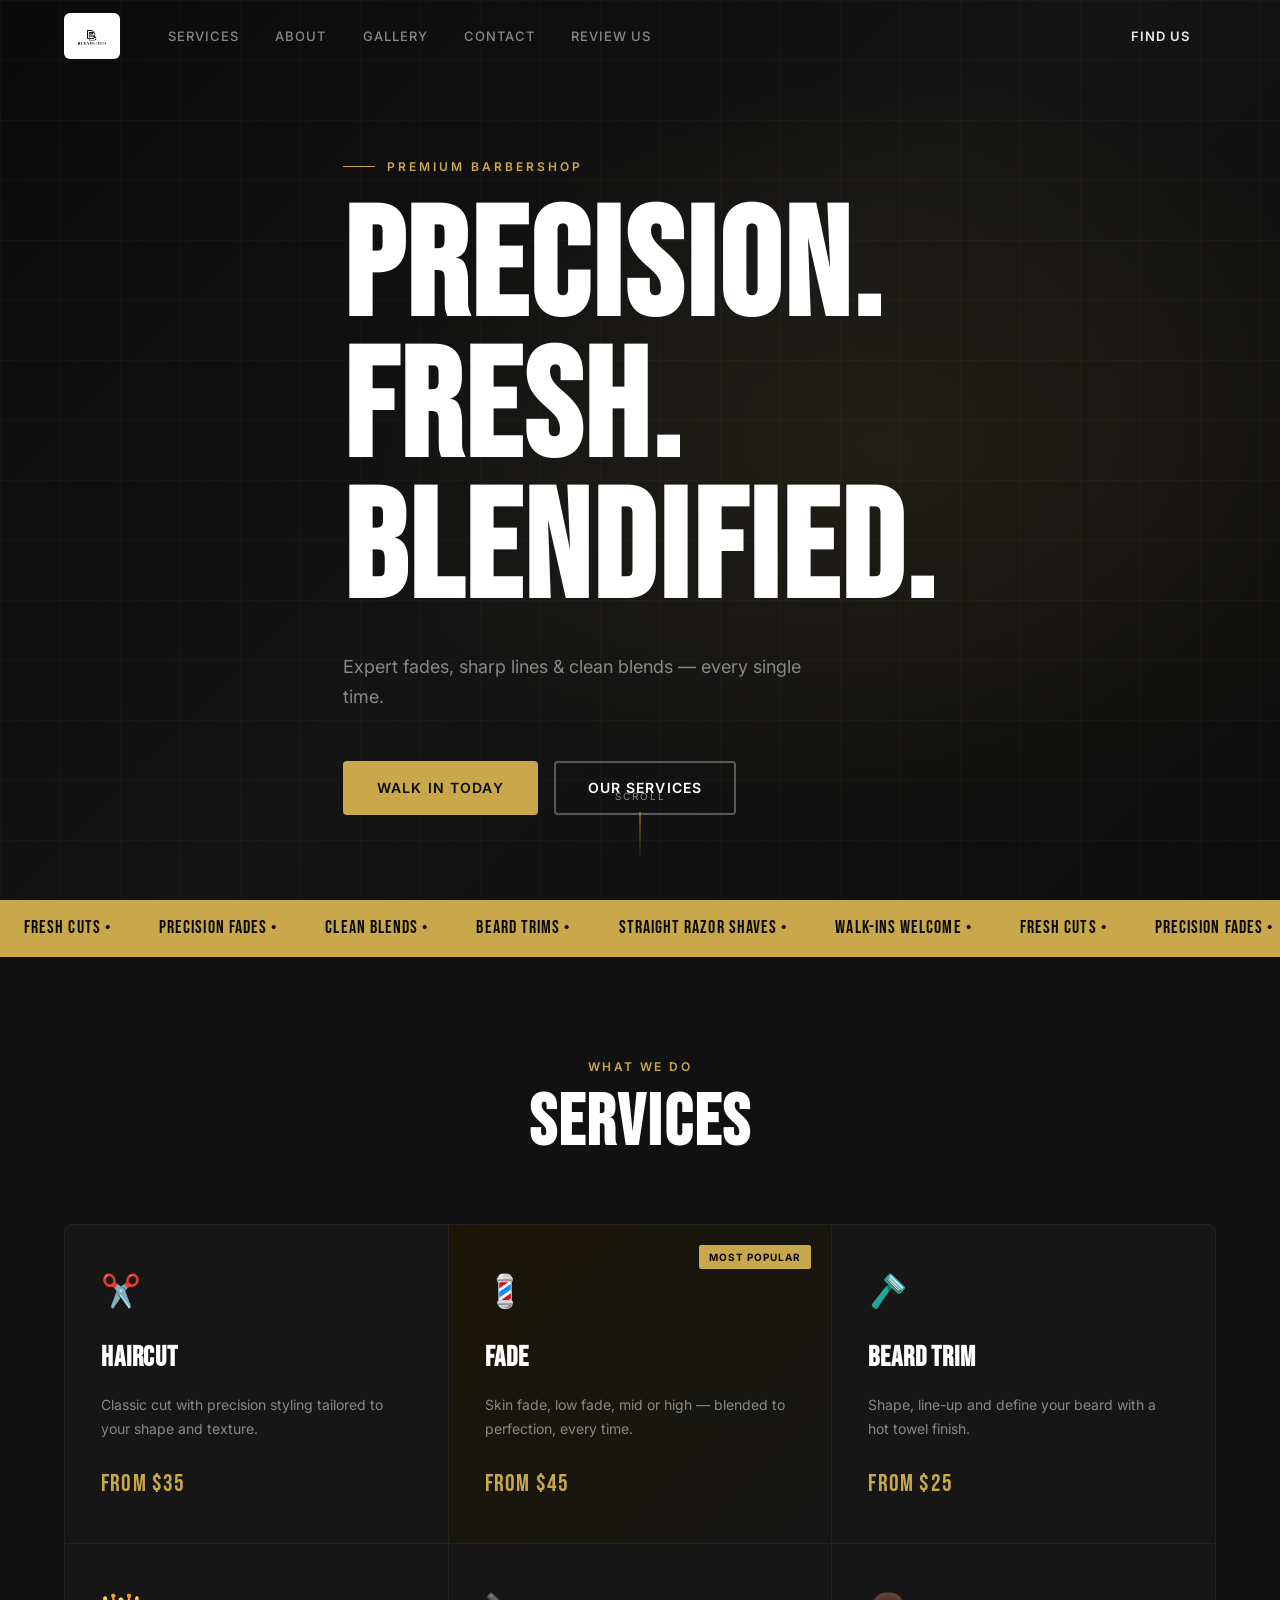
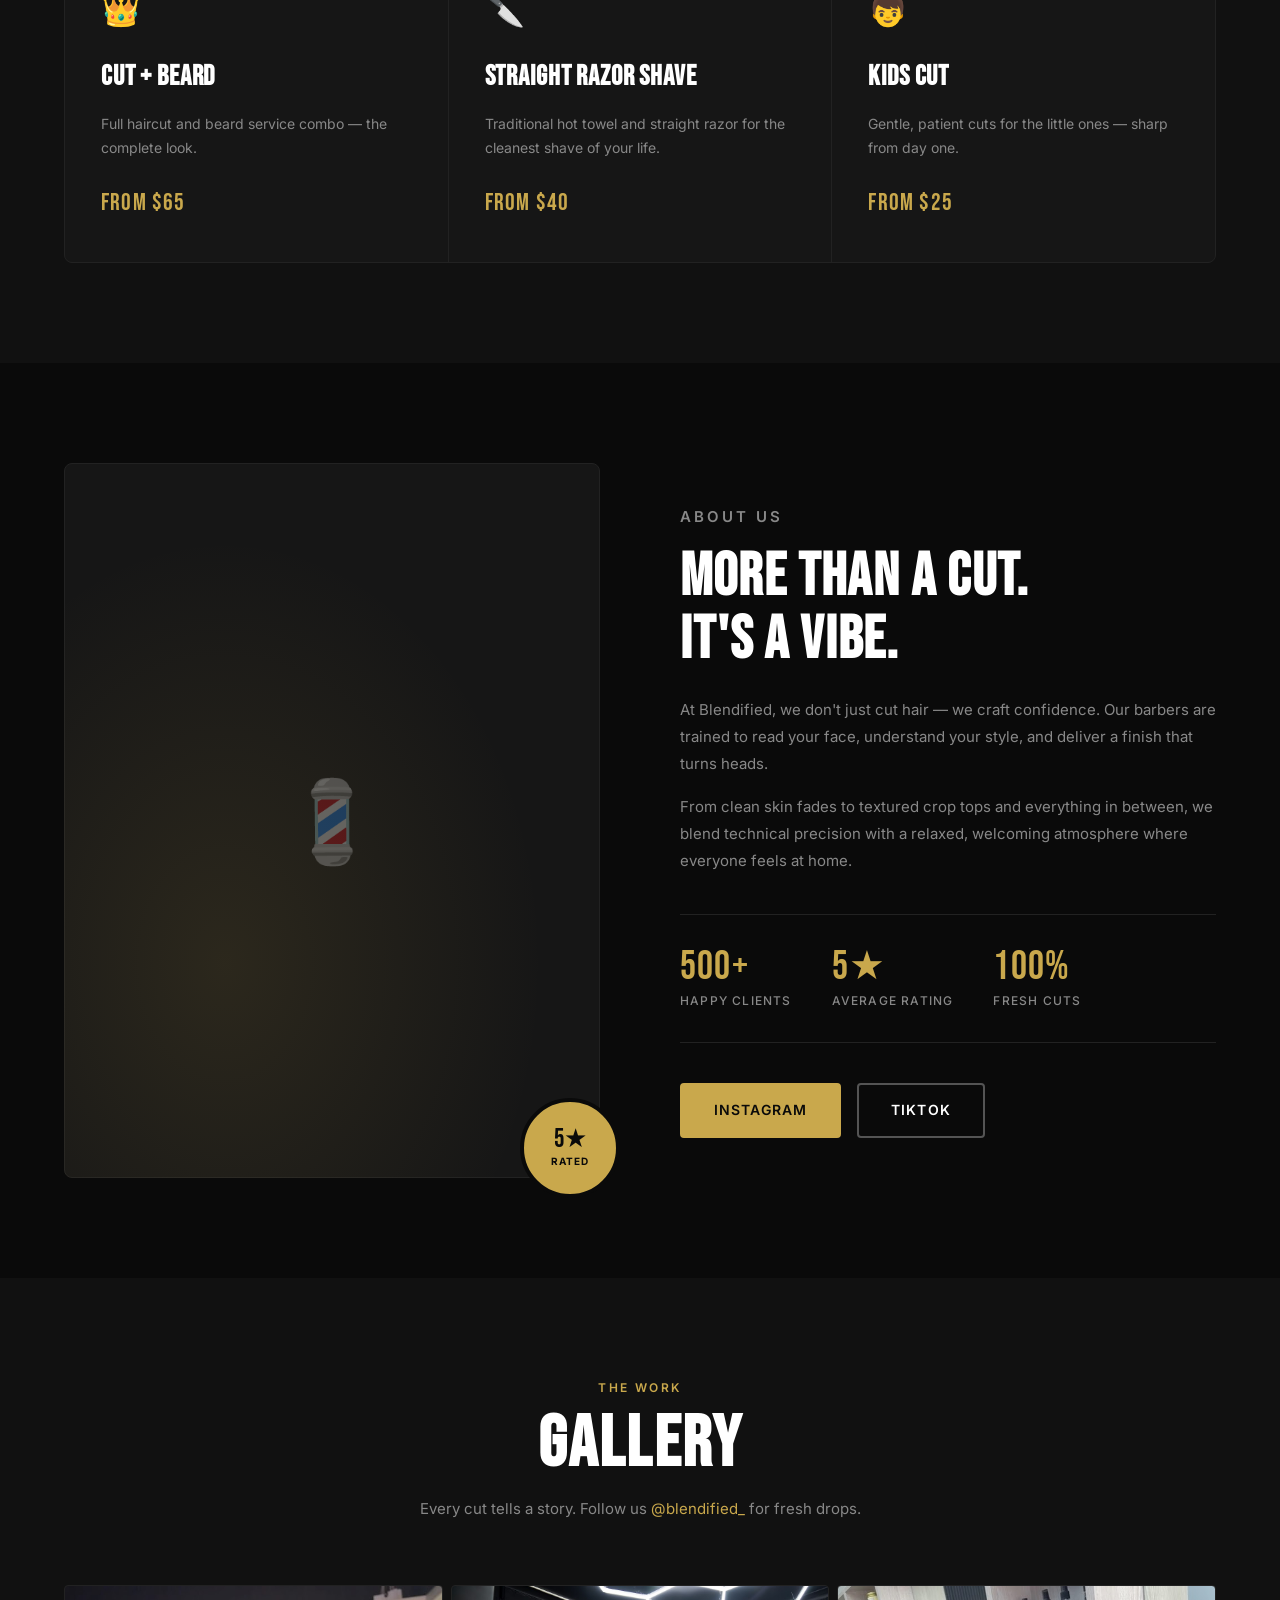
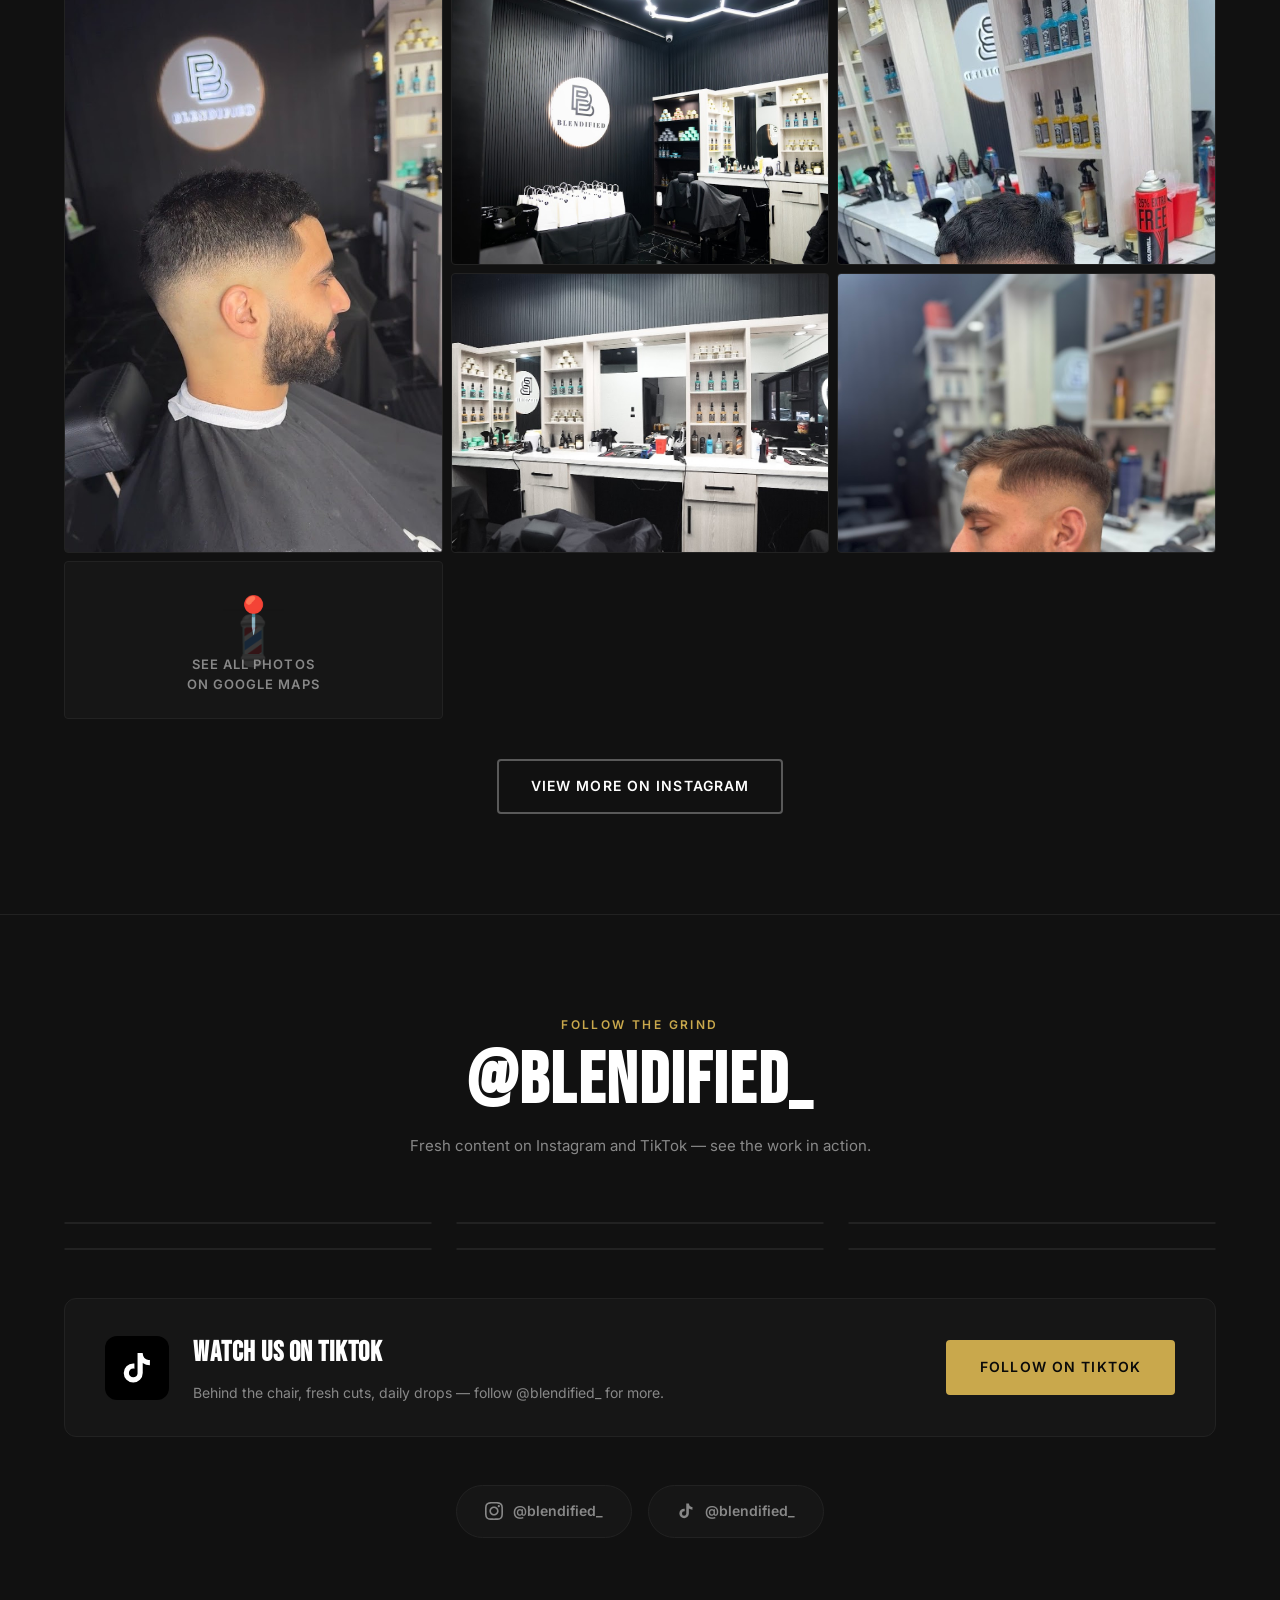
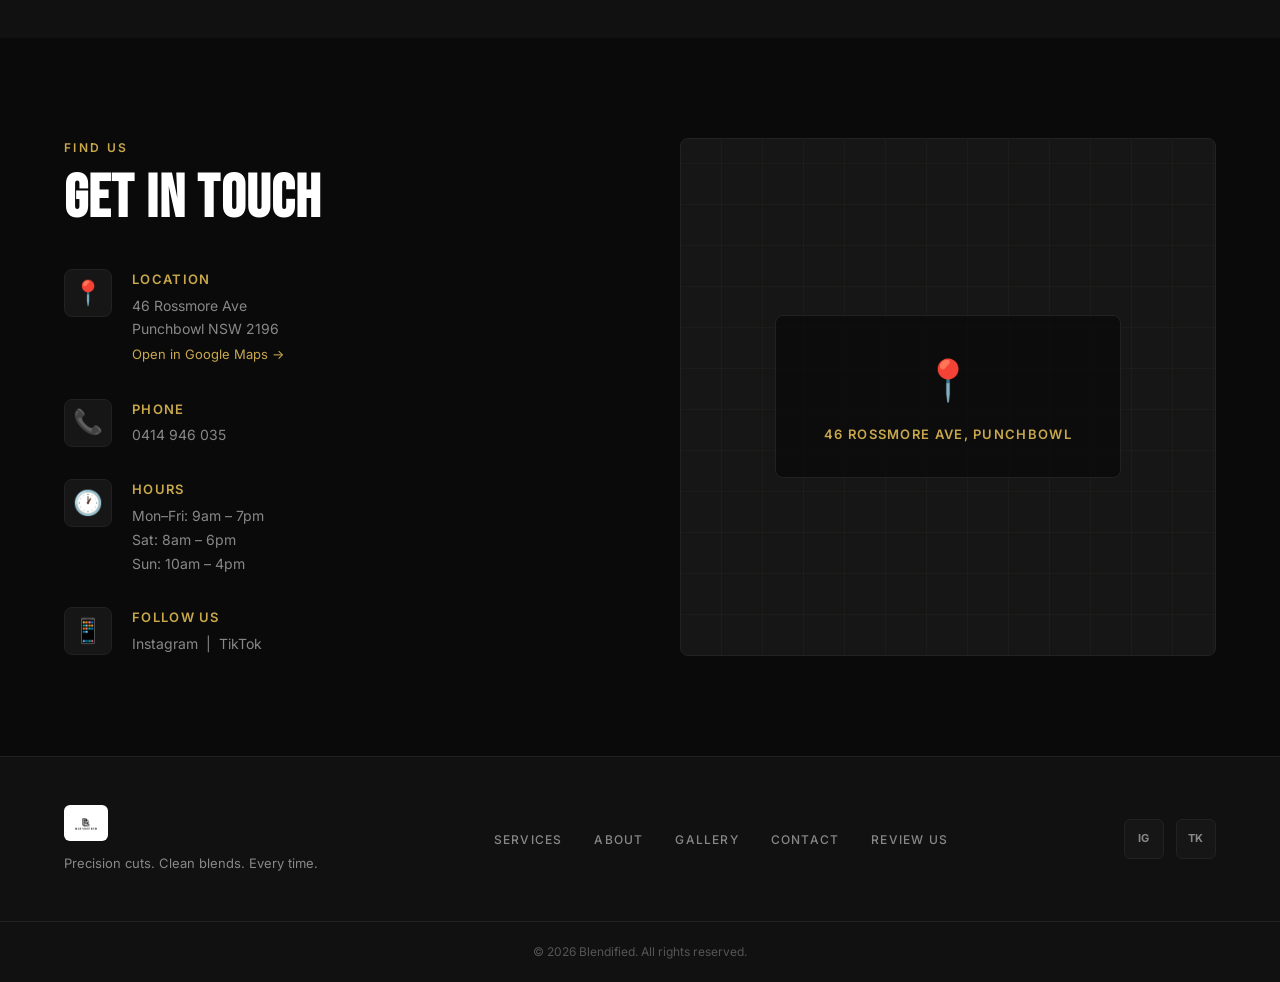
==== commit 45c51e3c: "Add printable review page with QR code, link in nav and footer" ====
--- a/index.html
+++ b/index.html
@@ -21,6 +21,7 @@
         <li><a href="#about">About</a></li>
         <li><a href="#gallery">Gallery</a></li>
         <li><a href="#contact">Contact</a></li>
+        <li><a href="review.html">Review Us</a></li>
       </ul>
       <a href="#contact" class="btn btn-nav">Find Us</a>
       <button class="hamburger" id="hamburger" aria-label="Menu">
@@ -32,6 +33,7 @@
       <a href="#about">About</a>
       <a href="#gallery">Gallery</a>
       <a href="#contact">Contact</a>
+      <a href="review.html">Review Us ★</a>
       <a href="#contact" class="btn">Find Us</a>
     </div>
   </nav>
@@ -316,6 +318,7 @@
         <a href="#about">About</a>
         <a href="#gallery">Gallery</a>
         <a href="#contact">Contact</a>
+        <a href="review.html">Review Us</a>
       </div>
       <div class="footer-social">
         <a href="https://www.instagram.com/blendified_/" target="_blank" rel="noopener" aria-label="Instagram">IG</a>
--- a/style.css
+++ b/style.css
@@ -133,7 +133,7 @@
 }
 
 .logo-img {
-  display: flex;
+  display: inline-flex;
   align-items: center;
   flex-shrink: 0;
   background: #fff;
